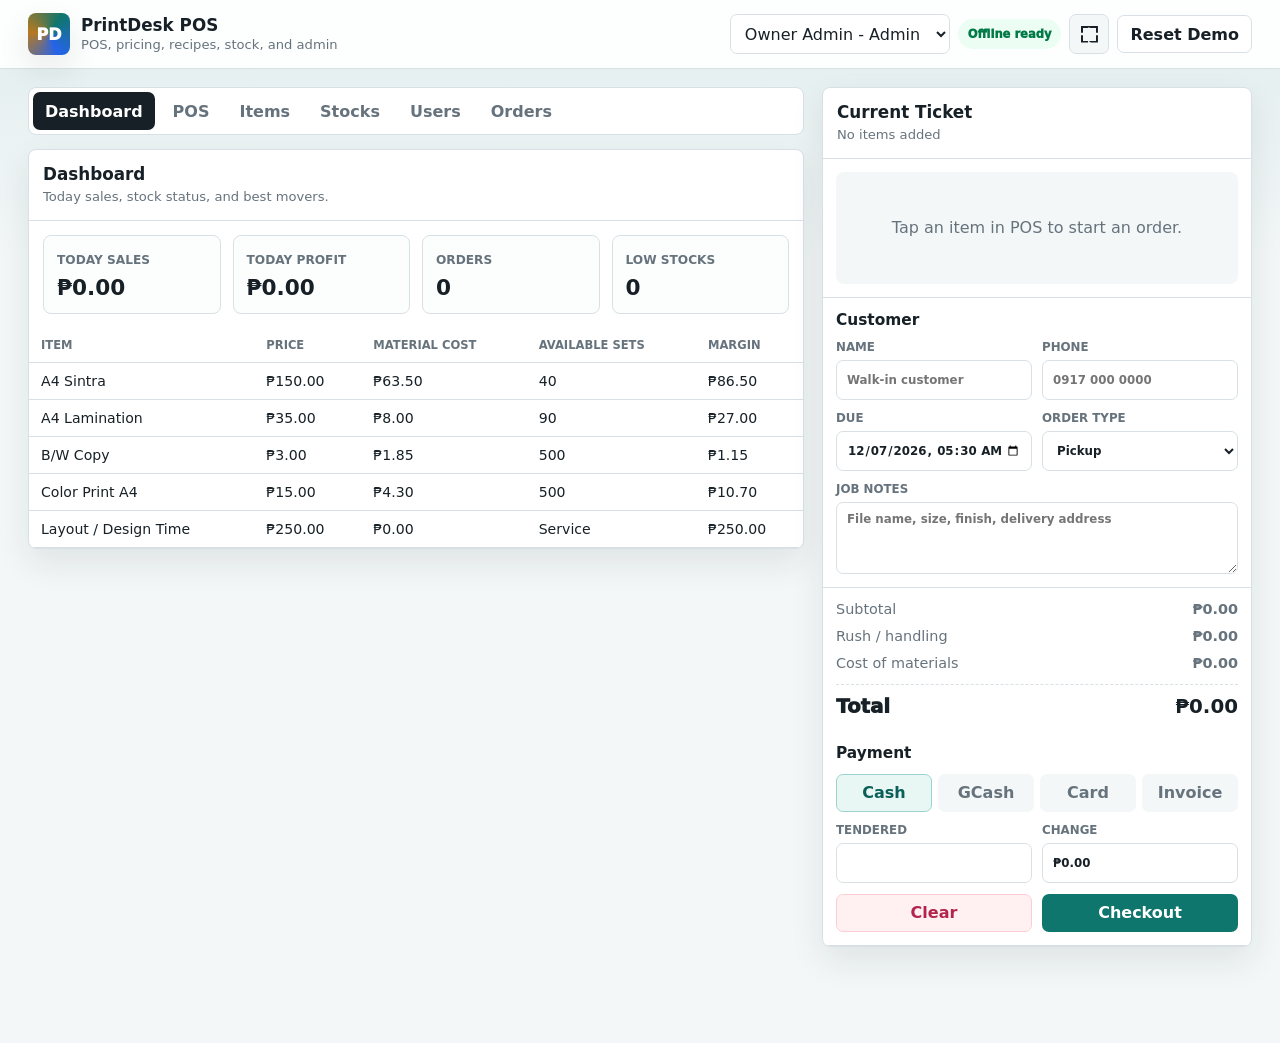
==== index.html @ 912b0080 "rename print-pos to index.html" ====
<!doctype html>
<html lang="en">
<head>
  <meta charset="utf-8">
  <meta name="viewport" content="width=device-width, initial-scale=1, viewport-fit=cover">
  <meta name="theme-color" content="#0f766e">
  <meta name="apple-mobile-web-app-capable" content="yes">
  <meta name="apple-mobile-web-app-status-bar-style" content="default">
  <meta name="apple-mobile-web-app-title" content="PrintDesk">
  <link rel="manifest" href="./manifest.webmanifest">
  <title>PrintDesk POS</title>
  <style>
    :root {
      --ink: #172026;
      --muted: #66737d;
      --line: #d8e0e5;
      --soft: #f3f7f8;
      --paper: #fff;
      --teal: #0f766e;
      --blue: #2563eb;
      --gold: #b7791f;
      --rose: #b4234b;
      --green: #027a48;
      --shadow: 0 14px 34px rgba(23, 32, 38, .09);
      font-family: Inter, ui-sans-serif, system-ui, -apple-system, BlinkMacSystemFont, "Segoe UI", sans-serif;
    }
    * { box-sizing: border-box; }
    html {
      min-height: 100%;
      -webkit-tap-highlight-color: transparent;
    }
    body {
      margin: 0;
      min-height: 100vh;
      min-height: 100dvh;
      color: var(--ink);
      background: linear-gradient(180deg, rgba(15,118,110,.08), transparent 260px), var(--soft);
      overscroll-behavior: none;
    }
    body.fullscreen-mode {
      background: var(--soft);
    }
    button, input, select, textarea { font: inherit; }
    button { border: 0; cursor: pointer; }
    .topbar {
      position: sticky;
      top: 0;
      z-index: 20;
      display: flex;
      justify-content: space-between;
      gap: 14px;
      align-items: center;
      padding: 13px clamp(12px, 3vw, 28px);
      background: rgba(255,255,255,.92);
      border-bottom: 1px solid var(--line);
      backdrop-filter: blur(14px);
    }
    .brand { display: flex; gap: 11px; align-items: center; min-width: 0; }
    .mark {
      width: 42px;
      height: 42px;
      display: grid;
      place-items: center;
      border-radius: 8px;
      color: white;
      background: conic-gradient(from 35deg, #0f766e, #2563eb, #b7791f, #0f766e);
      box-shadow: var(--shadow);
      font-weight: 950;
    }
    .brand h1 { margin: 0; font-size: 1.05rem; line-height: 1.1; letter-spacing: 0; }
    .brand p { margin: 3px 0 0; color: var(--muted); font-size: .82rem; white-space: nowrap; overflow: hidden; text-overflow: ellipsis; }
    .session { display: flex; gap: 8px; align-items: center; }
    .session select { width: min(220px, 42vw); }
    .app-status {
      min-height: 30px;
      display: inline-flex;
      align-items: center;
      justify-content: center;
      border-radius: 99px;
      padding: 0 10px;
      background: #ecfdf3;
      color: var(--green);
      font-size: .72rem;
      font-weight: 950;
      white-space: nowrap;
    }
    .app-status.offline {
      background: #fff7ed;
      color: var(--gold);
    }
    .install-btn {
      display: none;
      min-height: 40px;
      border-radius: 7px;
      padding: 0 12px;
      background: var(--blue);
      color: white;
      font-weight: 950;
    }
    .install-btn.ready {
      display: inline-flex;
      align-items: center;
      justify-content: center;
    }
    .fullscreen-btn {
      width: 40px;
      min-height: 40px;
      padding: 0;
      border-radius: 7px;
      border: 1px solid var(--line);
      background: var(--soft);
      color: var(--ink);
      font-weight: 950;
      line-height: 1;
    }
    .fullscreen-icon {
      width: 17px;
      height: 17px;
      display: block;
      position: relative;
      margin: auto;
    }
    .fullscreen-icon:before,
    .fullscreen-icon:after {
      content: "";
      position: absolute;
      inset: 0;
      border: 2px solid var(--ink);
    }
    .fullscreen-icon:before {
      clip-path: polygon(0 0, 42% 0, 42% 14%, 14% 14%, 14% 42%, 0 42%, 0 0, 58% 0, 100% 0, 100% 42%, 86% 42%, 86% 14%, 58% 14%);
    }
    .fullscreen-icon:after {
      clip-path: polygon(0 58%, 14% 58%, 14% 86%, 42% 86%, 42% 100%, 0 100%, 0 58%, 58% 86%, 86% 86%, 86% 58%, 100% 58%, 100% 100%, 58% 100%);
    }
    main {
      width: min(1520px, 100%);
      margin: 0 auto;
      padding: 18px clamp(12px, 3vw, 28px) 96px;
      display: grid;
      grid-template-columns: minmax(0, 1fr) minmax(350px, 430px);
      gap: 18px;
    }
    body.fullscreen-mode .topbar {
      position: fixed;
      left: 0;
      right: 0;
    }
    body.fullscreen-mode main {
      width: 100%;
      max-width: none;
      min-height: calc(100vh - 69px);
      padding-top: 86px;
    }
    body.fullscreen-mode .ticket {
      top: 86px;
    }
    .nav {
      display: flex;
      gap: 6px;
      margin-bottom: 14px;
      padding: 4px;
      background: white;
      border: 1px solid var(--line);
      border-radius: 8px;
      overflow-x: auto;
    }
    .nav button, .tab, .ghost, .primary, .danger, .icon {
      min-height: 38px;
      border-radius: 7px;
      display: inline-flex;
      align-items: center;
      justify-content: center;
      gap: 8px;
      padding: 0 12px;
      font-weight: 850;
      white-space: nowrap;
    }
    .nav button { background: transparent; color: var(--muted); }
    .nav button.active { background: var(--ink); color: white; }
    .ghost { background: white; color: var(--ink); border: 1px solid var(--line); }
    .primary { background: var(--teal); color: white; }
    .danger { background: #fff1f2; color: var(--rose); border: 1px solid #fecdd3; }
    .icon { width: 38px; padding: 0; background: var(--soft); border: 1px solid var(--line); }
    .panel {
      background: white;
      border: 1px solid var(--line);
      border-radius: 8px;
      box-shadow: var(--shadow);
      overflow: hidden;
    }
    .view { display: none; }
    .view.active { display: block; }
    .view-head, .ticket-head, .section-head {
      display: flex;
      justify-content: space-between;
      align-items: center;
      gap: 12px;
      padding: 14px;
      border-bottom: 1px solid var(--line);
    }
    h2, h3 { margin: 0; line-height: 1.2; letter-spacing: 0; }
    h2 { font-size: 1.05rem; }
    h3 { font-size: .96rem; }
    .hint { margin: 4px 0 0; color: var(--muted); font-size: .82rem; line-height: 1.35; }
    .grid { display: grid; gap: 12px; }
    .stats { grid-template-columns: repeat(4, minmax(0, 1fr)); padding: 14px; }
    .stat {
      padding: 13px;
      border: 1px solid var(--line);
      border-radius: 8px;
      background: #fcfefe;
    }
    .stat span { color: var(--muted); font-size: .76rem; font-weight: 850; text-transform: uppercase; }
    .stat strong { display: block; margin-top: 7px; font-size: 1.35rem; }
    .toolbar { display: grid; grid-template-columns: minmax(180px, 1fr) auto; gap: 10px; margin-bottom: 12px; }
    .search { position: relative; }
    .search input { padding-left: 36px; }
    .search:before {
      content: "";
      position: absolute;
      left: 13px;
      top: 13px;
      width: 11px;
      height: 11px;
      border: 2px solid var(--muted);
      border-radius: 50%;
    }
    .search:after {
      content: "";
      position: absolute;
      left: 25px;
      top: 26px;
      width: 8px;
      height: 2px;
      background: var(--muted);
      transform: rotate(45deg);
    }
    input, select, textarea {
      width: 100%;
      min-width: 0;
      border: 1px solid var(--line);
      border-radius: 7px;
      background: white;
      color: var(--ink);
      outline: none;
    }
    input, select { height: 40px; padding: 0 10px; }
    textarea { min-height: 72px; padding: 9px 10px; resize: vertical; }
    label { display: grid; gap: 6px; color: var(--muted); font-size: .74rem; font-weight: 900; text-transform: uppercase; }
    .tabs { display: flex; gap: 6px; padding: 4px; border: 1px solid var(--line); border-radius: 8px; background: white; overflow-x: auto; }
    .tab { background: transparent; color: var(--muted); }
    .tab.active { background: var(--ink); color: white; }
    .catalog {
      display: grid;
      grid-template-columns: repeat(3, minmax(0, 1fr));
      gap: 12px;
    }
    .card {
      border: 1px solid var(--line);
      border-radius: 8px;
      background: white;
      padding: 13px;
    }
    .product {
      min-height: 180px;
      text-align: left;
      display: grid;
      grid-template-rows: auto 1fr auto;
      gap: 10px;
      box-shadow: 0 6px 18px rgba(23,32,38,.05);
    }
    .sample {
      height: 48px;
      display: grid;
      grid-template-columns: 46px 1fr;
      align-items: center;
      gap: 9px;
    }
    .sample-art {
      height: 46px;
      border-radius: 6px;
      border: 1px solid rgba(23,32,38,.12);
      background: linear-gradient(135deg, #e8f6f4, #fff);
      color: var(--teal);
      position: relative;
    }
    .sample-art:after {
      content: "";
      position: absolute;
      inset: 9px 8px auto;
      height: 7px;
      border-radius: 99px;
      background: currentColor;
      box-shadow: 0 12px 0 rgba(23,32,38,.16);
    }
    .product[data-color="blue"] .sample-art { color: var(--blue); background: linear-gradient(135deg, #eaf1ff, #fff); }
    .product[data-color="gold"] .sample-art { color: var(--gold); background: linear-gradient(135deg, #fff7e6, #fff); }
    .product[data-color="rose"] .sample-art { color: var(--rose); background: linear-gradient(135deg, #fff0f4, #fff); }
    .product h3 { font-size: .96rem; }
    .badge { display: inline-flex; width: max-content; max-width: 100%; padding: 4px 7px; border-radius: 99px; background: var(--soft); color: var(--muted); font-size: .72rem; font-weight: 850; }
    .price-row { display: flex; justify-content: space-between; align-items: center; gap: 8px; }
    .price { font-size: 1.08rem; font-weight: 950; }
    .add-dot { width: 34px; height: 34px; display: grid; place-items: center; border-radius: 7px; background: var(--teal); color: white; font-size: 1.25rem; }
    .table-wrap { overflow-x: auto; }
    table { width: 100%; border-collapse: collapse; min-width: 720px; }
    th, td { padding: 10px 12px; border-bottom: 1px solid var(--line); text-align: left; vertical-align: middle; font-size: .88rem; }
    th { color: var(--muted); font-size: .72rem; text-transform: uppercase; letter-spacing: 0; }
    td.actions { width: 1%; white-space: nowrap; }
    .stock-low { color: var(--rose); font-weight: 950; }
    .stock-ok { color: var(--green); font-weight: 950; }
    .form-grid { display: grid; grid-template-columns: repeat(2, minmax(0, 1fr)); gap: 10px; }
    .form-grid.three { grid-template-columns: repeat(3, minmax(0, 1fr)); }
    .editor { padding: 14px; border-bottom: 1px solid var(--line); background: #fcfefe; }
    .recipe-list { display: grid; gap: 8px; margin-top: 10px; }
    .recipe-row { display: grid; grid-template-columns: minmax(0, 1fr) 110px 40px; gap: 8px; align-items: end; }
    .ticket { position: sticky; top: 82px; align-self: start; }
    .cart-items { display: grid; gap: 10px; padding: 13px; max-height: 31vh; overflow: auto; border-bottom: 1px solid var(--line); }
    .empty { min-height: 112px; display: grid; place-items: center; color: var(--muted); text-align: center; line-height: 1.4; padding: 18px; background: var(--soft); border-radius: 8px; }
    .cart-line { display: grid; gap: 8px; padding: 10px; border: 1px solid var(--line); border-radius: 8px; background: #fcfefe; }
    .cart-top { display: grid; grid-template-columns: 1fr auto; gap: 10px; }
    .cart-top span { display: block; margin-top: 3px; color: var(--muted); font-size: .78rem; }
    .qty { display: flex; align-items: center; gap: 6px; }
    .qty button { width: 30px; height: 30px; border-radius: 6px; background: white; border: 1px solid var(--line); font-weight: 950; }
    .qty input { width: 58px; height: 30px; text-align: center; }
    .cart-controls { display: grid; grid-template-columns: 1fr 90px 34px; gap: 7px; align-items: center; }
    .cart-controls select, .cart-controls input { height: 34px; }
    .form-band, .totals, .payment { display: grid; gap: 11px; padding: 13px; border-bottom: 1px solid var(--line); }
    .totals { border-bottom: 0; }
    .total-line { display: flex; justify-content: space-between; gap: 12px; color: var(--muted); font-size: .9rem; }
    .grand { margin-top: 2px; padding-top: 10px; border-top: 1px dashed var(--line); color: var(--ink); font-size: 1.24rem; font-weight: 950; }
    .pay-methods { display: grid; grid-template-columns: repeat(4, 1fr); gap: 6px; }
    .pay-method { min-height: 38px; border-radius: 7px; background: var(--soft); color: var(--muted); font-weight: 900; }
    .pay-method.active { background: #e8f6f4; color: #0b5f59; border: 1px solid #9bd4ce; }
    .mobile-cart { display: none; position: fixed; left: 12px; right: 12px; bottom: 12px; z-index: 30; min-height: 52px; border-radius: 8px; background: var(--ink); color: white; box-shadow: var(--shadow); align-items: center; justify-content: space-between; padding: 0 14px; font-weight: 900; }
    .drawer-close { display: none; }
    .mobile-nav-label { display: none; }
    .modal { position: fixed; inset: 0; z-index: 50; display: none; align-items: center; justify-content: center; padding: 18px; background: rgba(23,32,38,.48); }
    .modal.open { display: flex; }
    .receipt { width: min(430px, 100%); max-height: 88vh; overflow: auto; background: white; border-radius: 8px; box-shadow: 0 24px 60px rgba(0,0,0,.24); }
    .receipt-body { padding: 20px; font-family: ui-monospace, SFMono-Regular, Menlo, Consolas, monospace; }
    .receipt-body h2 { text-align: center; }
    .receipt-line { display: flex; justify-content: space-between; gap: 10px; padding: 6px 0; border-bottom: 1px dashed #d1d5db; font-size: .82rem; }
    .receipt-total { font-weight: 950; font-size: 1rem; border-top: 1px solid #111827; border-bottom: 0; margin-top: 8px; padding-top: 10px; }
    @media (max-width: 1180px) {
      .catalog { grid-template-columns: repeat(2, minmax(0, 1fr)); }
      .stats { grid-template-columns: repeat(2, minmax(0, 1fr)); }
    }
    @media (max-width: 860px) {
      main {
        grid-template-columns: 1fr;
        padding-bottom: calc(150px + env(safe-area-inset-bottom));
      }
      body.fullscreen-mode main { padding-top: 82px; }
      .topbar { align-items: flex-start; }
      .session { margin-left: auto; }
      .toolbar { grid-template-columns: 1fr; }
      .nav {
        position: fixed;
        left: 0;
        right: 0;
        bottom: 0;
        z-index: 34;
        margin: 0;
        padding: 7px 8px calc(7px + env(safe-area-inset-bottom));
        border-radius: 0;
        border-left: 0;
        border-right: 0;
        border-bottom: 0;
        scroll-snap-type: x mandatory;
        box-shadow: 0 -10px 24px rgba(23,32,38,.12);
      }
      .nav button {
        min-width: 86px;
        min-height: 48px;
        flex: 1 0 auto;
        flex-direction: column;
        gap: 2px;
        font-size: .76rem;
        scroll-snap-align: start;
      }
      .ticket { position: fixed; inset: auto 0 0 0; top: 64px; z-index: 35; transform: translateY(110%); transition: transform .2s ease; border-radius: 10px 10px 0 0; max-height: calc(100vh - 64px); overflow: auto; box-shadow: 0 -18px 44px rgba(23,32,38,.22); }
      .ticket.open { transform: translateY(0); }
      .drawer-close { display: inline-flex; }
      .mobile-cart {
        display: flex;
        bottom: calc(68px + env(safe-area-inset-bottom));
      }
      .cart-items { max-height: 28vh; }
      .table-wrap {
        margin: 0;
        overflow: visible;
      }
      table {
        min-width: 0;
        border-collapse: separate;
        border-spacing: 0 10px;
      }
      thead {
        display: none;
      }
      tbody, tr, td {
        display: block;
        width: 100%;
      }
      tr {
        padding: 10px 12px;
        border: 1px solid var(--line);
        border-radius: 8px;
        background: white;
      }
      td {
        display: flex;
        justify-content: space-between;
        gap: 14px;
        padding: 7px 0;
        border-bottom: 1px dashed #e3e9ed;
      }
      td:last-child { border-bottom: 0; }
      td:before {
        content: attr(data-label);
        flex: 0 0 42%;
        color: var(--muted);
        font-size: .72rem;
        font-weight: 900;
        text-transform: uppercase;
      }
      td.actions {
        width: 100%;
        display: grid;
        grid-template-columns: 1fr 1fr;
        gap: 8px;
      }
      td.actions:before { display: none; }
      td.actions button {
        width: 100%;
      }
      .recipe-row {
        grid-template-columns: 1fr;
        padding: 10px;
        border: 1px solid var(--line);
        border-radius: 8px;
        background: white;
      }
      .recipe-row .icon {
        width: 100%;
      }
    }
    @media (max-width: 590px) {
      .topbar {
        padding: 10px 12px;
        display: grid;
        grid-template-columns: 1fr auto;
      }
      .mark {
        width: 38px;
        height: 38px;
      }
      .brand p { max-width: 180px; }
      .session {
        grid-column: 1 / -1;
        width: 100%;
        display: grid;
        grid-template-columns: 1fr auto auto auto;
      }
      .session select { width: 100%; }
      .session .ghost {
        padding: 0 10px;
      }
      .install-btn {
        padding: 0 10px;
      }
      .fullscreen-btn {
        width: 40px;
      }
      body.fullscreen-mode .brand p,
      body.fullscreen-mode #resetDemo {
        display: none;
      }
      body.fullscreen-mode .topbar {
        grid-template-columns: auto 1fr auto;
        align-items: center;
      }
      body.fullscreen-mode .session {
        grid-column: auto;
        grid-template-columns: 1fr auto auto auto;
      }
      body.fullscreen-mode main {
        padding-left: 8px;
        padding-right: 8px;
        padding-top: 112px;
      }
      body.fullscreen-mode .nav {
        top: auto;
      }
      .catalog, .form-grid, .form-grid.three { grid-template-columns: 1fr; }
      .product { min-height: 154px; }
      .card { padding: 11px; }
      .view-head, .ticket-head, .section-head {
        align-items: flex-start;
        padding: 12px;
      }
      .view-head {
        flex-direction: column;
      }
      .view-head .primary,
      .view-head .ghost {
        width: 100%;
      }
      .cart-top {
        grid-template-columns: 1fr;
      }
      .qty {
        display: grid;
        grid-template-columns: 38px 1fr 38px;
      }
      .qty button,
      .qty input {
        width: 100%;
        height: 38px;
      }
      .cart-controls {
        grid-template-columns: 1fr;
      }
      .cart-controls .icon {
        width: 100%;
      }
      .pay-methods { grid-template-columns: repeat(2, 1fr); }
      .stats { grid-template-columns: 1fr; }
    }
    @media print {
      body * { visibility: hidden; }
      .receipt, .receipt * { visibility: visible; }
      .receipt { position: absolute; inset: 0 auto auto 0; width: 100%; box-shadow: none; }
      .modal-actions { display: none; }
    }
  </style>
</head>
<body>
  <header class="topbar">
    <div class="brand">
      <div class="mark">PD</div>
      <div>
        <h1>PrintDesk POS</h1>
        <p>POS, pricing, recipes, stock, and admin</p>
      </div>
    </div>
    <div class="session">
      <select id="activeUser"></select>
      <span class="app-status" id="appStatus">Offline ready</span>
      <button class="install-btn" id="installBtn" type="button">Install</button>
      <button class="fullscreen-btn" id="fullscreenBtn" type="button" title="Toggle fullscreen" aria-label="Toggle fullscreen"><span class="fullscreen-icon"></span></button>
      <button class="ghost" id="resetDemo" type="button">Reset Demo</button>
    </div>
  </header>

  <main>
    <section class="workspace">
      <nav class="nav" id="mainNav"></nav>

      <section class="view active" id="dashboardView">
        <div class="panel">
          <div class="view-head">
            <div><h2>Dashboard</h2><p class="hint">Today sales, stock status, and best movers.</p></div>
          </div>
          <div class="grid stats" id="stats"></div>
          <div class="table-wrap"><table id="dashboardTable"></table></div>
        </div>
      </section>

      <section class="view" id="posView">
        <div class="toolbar">
          <div class="search"><input id="searchInput" type="search" placeholder="Search products, services, materials"></div>
          <div class="tabs" id="categoryTabs"></div>
        </div>
        <div class="catalog" id="catalog"></div>
      </section>

      <section class="view" id="itemsView">
        <div class="panel">
          <div class="view-head">
            <div><h2>Products & Services</h2><p class="hint">Edit selling prices, cost recipes, categories, and units.</p></div>
            <button class="primary" id="newItemBtn" type="button">New Item</button>
          </div>
          <div class="editor" id="itemEditor"></div>
          <div class="table-wrap"><table id="itemsTable"></table></div>
        </div>
      </section>

      <section class="view" id="stocksView">
        <div class="panel">
          <div class="view-head">
            <div><h2>Stocks & Raw Materials</h2><p class="hint">Track material cost, stock on hand, reorder points, and selling add-ons.</p></div>
            <button class="primary" id="newMaterialBtn" type="button">New Material</button>
          </div>
          <div class="editor" id="materialEditor"></div>
          <div class="table-wrap"><table id="materialsTable"></table></div>
        </div>
      </section>

      <section class="view" id="usersView">
        <div class="panel">
          <div class="view-head">
            <div><h2>User Management</h2><p class="hint">Only Admin and Manager roles can edit item prices and materials.</p></div>
            <button class="primary" id="newUserBtn" type="button">New User</button>
          </div>
          <div class="editor" id="userEditor"></div>
          <div class="table-wrap"><table id="usersTable"></table></div>
        </div>
      </section>

      <section class="view" id="ordersView">
        <div class="panel">
          <div class="view-head">
            <div><h2>Orders</h2><p class="hint">Completed orders with stock deductions and receipt totals.</p></div>
            <button class="ghost" id="exportBtn" type="button">Export CSV</button>
          </div>
          <div class="table-wrap"><table id="ordersTable"></table></div>
        </div>
      </section>
    </section>

    <aside class="ticket panel" id="ticketPanel">
      <div class="ticket-head">
        <div><h2>Current Ticket</h2><p class="hint" id="ticketMeta">No items added</p></div>
        <button class="icon drawer-close" id="closeTicketBtn" type="button">x</button>
      </div>
      <div class="cart-items" id="cartItems"></div>
      <div class="form-band">
        <h3>Customer</h3>
        <div class="form-grid">
          <label>Name<input id="customerName" type="text" placeholder="Walk-in customer"></label>
          <label>Phone<input id="customerPhone" type="tel" placeholder="0917 000 0000"></label>
        </div>
        <div class="form-grid">
          <label>Due<input id="dueDate" type="datetime-local"></label>
          <label>Order Type<select id="orderType"><option>Pickup</option><option>Delivery</option><option>Rush</option></select></label>
        </div>
        <label>Job Notes<textarea id="jobNotes" placeholder="File name, size, finish, delivery address"></textarea></label>
      </div>
      <div class="totals">
        <div class="total-line"><span>Subtotal</span><strong id="subtotal">PHP 0.00</strong></div>
        <div class="total-line"><span>Rush / handling</span><strong id="rushFee">PHP 0.00</strong></div>
        <div class="total-line"><span>Cost of materials</span><strong id="materialCost">PHP 0.00</strong></div>
        <div class="total-line grand"><span>Total</span><strong id="grandTotal">PHP 0.00</strong></div>
      </div>
      <div class="payment">
        <h3>Payment</h3>
        <div class="pay-methods" id="payMethods"></div>
        <div class="form-grid">
          <label>Tendered<input id="tendered" type="number" min="0" step="0.01"></label>
          <label>Change<input id="changeDue" type="text" value="PHP 0.00" readonly></label>
        </div>
        <div class="form-grid">
          <button class="danger" id="clearBtn" type="button">Clear</button>
          <button class="primary" id="checkoutBtn" type="button">Checkout</button>
        </div>
      </div>
    </aside>
  </main>

  <button class="mobile-cart" id="mobileCartBtn" type="button"><span id="mobileCount">0 items</span><span id="mobileTotal">PHP 0.00</span></button>

  <div class="modal" id="receiptModal" role="dialog" aria-modal="true">
    <div class="receipt">
      <div class="receipt-body" id="receiptBody"></div>
      <div class="form-grid modal-actions" style="padding:13px;border-top:1px solid var(--line)">
        <button class="ghost" id="closeReceiptBtn" type="button">Close</button>
        <button class="primary" id="printReceiptBtn" type="button">Print</button>
      </div>
    </div>
  </div>

  <script>
    const peso = new Intl.NumberFormat("en-PH", { style: "currency", currency: "PHP" });
    const storeKey = "printdesk-pro-data-v2";
    const navItems = [
      ["dashboard", "Dashboard"],
      ["pos", "POS"],
      ["items", "Items"],
      ["stocks", "Stocks"],
      ["users", "Users"],
      ["orders", "Orders"]
    ];
    const payTypes = ["Cash", "GCash", "Card", "Invoice"];
    const roles = {
      Admin: { canEditPrices: true, canManageUsers: true },
      Manager: { canEditPrices: true, canManageUsers: false },
      Cashier: { canEditPrices: false, canManageUsers: false }
    };
    const seed = {
      activeUserId: "u-admin",
      users: [
        { id: "u-admin", name: "Owner Admin", role: "Admin", pin: "0000", active: true },
        { id: "u-manager", name: "Shop Manager", role: "Manager", pin: "1111", active: true },
        { id: "u-cashier", name: "Cashier", role: "Cashier", pin: "2222", active: true }
      ],
      materials: [
        { id: "mat-a4", name: "A4 Paper", unit: "sheet", cost: 1.5, price: 3, stock: 500, reorder: 80, sellable: true },
        { id: "mat-phototop", name: "Phototop Print", unit: "print", cost: 18, price: 35, stock: 120, reorder: 20, sellable: true },
        { id: "mat-sintra", name: "Sintra Board", unit: "board", cost: 22, price: 45, stock: 80, reorder: 15, sellable: true },
        { id: "mat-ink-bw", name: "Black Ink", unit: "page", cost: .35, price: 0, stock: 3000, reorder: 300, sellable: false },
        { id: "mat-ink-color", name: "Color Ink", unit: "page", cost: 2.8, price: 0, stock: 1600, reorder: 250, sellable: false },
        { id: "mat-laminate", name: "Lamination Film", unit: "sheet", cost: 8, price: 20, stock: 90, reorder: 15, sellable: true }
      ],
      items: [
        { id: "svc-bw", name: "B/W Copy", category: "Copies", unit: "page", price: 3, color: "teal", desc: "Black and white copy on A4 paper.", recipe: [{ materialId: "mat-a4", qty: 1 }, { materialId: "mat-ink-bw", qty: 1 }] },
        { id: "svc-color", name: "Color Print A4", category: "Copies", unit: "page", price: 15, color: "blue", desc: "Full color print on A4 paper.", recipe: [{ materialId: "mat-a4", qty: 1 }, { materialId: "mat-ink-color", qty: 1 }] },
        { id: "svc-a4-sintra", name: "A4 Sintra", category: "Sintra", unit: "set", price: 150, color: "rose", desc: "1 A4, 1 Phototop, and 2 Sintra boards.", recipe: [{ materialId: "mat-a4", qty: 1 }, { materialId: "mat-phototop", qty: 1 }, { materialId: "mat-sintra", qty: 2 }] },
        { id: "svc-lamination", name: "A4 Lamination", category: "Finishing", unit: "sheet", price: 35, color: "gold", desc: "Laminate one A4 sheet.", recipe: [{ materialId: "mat-laminate", qty: 1 }] },
        { id: "svc-design", name: "Layout / Design Time", category: "Services", unit: "15 min", price: 250, color: "blue", desc: "Assisted layout edits and resizing.", recipe: [] }
      ],
      orders: []
    };
    let db = structuredClone(seed);
    let cart = [];
    let activeView = "dashboard";
    let activeCategory = "All";
    let editingItemId = null;
    let editingMaterialId = null;
    let editingUserId = null;
    let activePayment = "Cash";
    let deferredInstallPrompt = null;

    const $ = selector => document.querySelector(selector);
    const uid = prefix => `${prefix}-${Date.now().toString(36)}-${Math.random().toString(36).slice(2, 7)}`;
    let idbConnection = null;
    function openAppDatabase() {
      return new Promise((resolve, reject) => {
        const request = indexedDB.open("printdesk-offline-db", 1);
        request.onupgradeneeded = event => {
          const database = event.target.result;
          if (!database.objectStoreNames.contains("state")) database.createObjectStore("state");
        };
        request.onsuccess = () => resolve(request.result);
        request.onerror = () => reject(request.error);
      });
    }
    async function idbGet(key) {
      idbConnection ||= await openAppDatabase();
      return new Promise((resolve, reject) => {
        const tx = idbConnection.transaction("state", "readonly");
        const request = tx.objectStore("state").get(key);
        request.onsuccess = () => resolve(request.result);
        request.onerror = () => reject(request.error);
      });
    }
    async function idbSet(key, value) {
      idbConnection ||= await openAppDatabase();
      return new Promise((resolve, reject) => {
        const tx = idbConnection.transaction("state", "readwrite");
        tx.objectStore("state").put(value, key);
        tx.oncomplete = () => resolve();
        tx.onerror = () => reject(tx.error);
      });
    }
    async function idbDelete(key) {
      idbConnection ||= await openAppDatabase();
      return new Promise((resolve, reject) => {
        const tx = idbConnection.transaction("state", "readwrite");
        tx.objectStore("state").delete(key);
        tx.oncomplete = () => resolve();
        tx.onerror = () => reject(tx.error);
      });
    }
    async function loadDb() {
      const saved = await idbGet("app-state");
      if (saved) return { ...structuredClone(seed), ...saved };
      try {
        const legacy = localStorage.getItem(storeKey);
        if (legacy) {
          const migrated = { ...structuredClone(seed), ...JSON.parse(legacy) };
          await idbSet("app-state", migrated);
          localStorage.removeItem(storeKey);
          return migrated;
        }
      } catch {}
      await idbSet("app-state", structuredClone(seed));
      return structuredClone(seed);
    }
    function saveDb() {
      idbSet("app-state", db).catch(error => {
        console.error("Database save failed", error);
        updateAppStatus("Save failed", true);
      });
    }
    function currentUser() { return db.users.find(user => user.id === db.activeUserId) || db.users[0]; }
    function canEditPrices() { return !!roles[currentUser().role]?.canEditPrices; }
    function canManageUsers() { return !!roles[currentUser().role]?.canManageUsers; }
    function material(id) { return db.materials.find(row => row.id === id); }
    function itemCost(item) {
      return item.recipe.reduce((sum, line) => sum + ((material(line.materialId)?.cost || 0) * Number(line.qty || 0)), 0);
    }
    function itemStock(item) {
      if (!item.recipe.length) return Infinity;
      return Math.min(...item.recipe.map(line => Math.floor((material(line.materialId)?.stock || 0) / Math.max(.0001, Number(line.qty || 0)))));
    }
    function lineTotal(line) { return line.price * line.qty - Math.max(0, Number(line.discount) || 0); }
    function lineCost(line) {
      const item = db.items.find(row => row.id === line.id);
      return item ? itemCost(item) * line.qty : 0;
    }
    function totals() {
      const subtotal = cart.reduce((sum, line) => sum + lineTotal(line), 0);
      const rush = $("#orderType").value === "Rush" ? Math.max(50, subtotal * .12) : 0;
      const cost = cart.reduce((sum, line) => sum + lineCost(line), 0);
      return { subtotal, rush, cost, total: subtotal + rush };
    }
    function setDefaultDueDate() {
      const due = new Date(Date.now() + 24 * 60 * 60 * 1000);
      due.setMinutes(due.getMinutes() - due.getTimezoneOffset());
      $("#dueDate").value = due.toISOString().slice(0, 16);
    }
    function init() {
      renderNav();
      renderUsersSelect();
      renderPayment();
      setDefaultDueDate();
      renderAll();
      bindEvents();
      updateAppStatus();
      registerServiceWorker();
    }
    function renderAll() {
      renderDashboard();
      renderCategories();
      renderCatalog();
      renderCart();
      renderItems();
      renderMaterials();
      renderUsers();
      renderOrders();
      renderEditors();
    }
    function renderNav() {
      $("#mainNav").innerHTML = navItems.map(([id, label]) => `<button type="button" class="${activeView === id ? "active" : ""}" data-view="${id}">${label}</button>`).join("");
      navItems.forEach(([id]) => $(`#${id}View`).classList.toggle("active", activeView === id));
    }
    function renderUsersSelect() {
      $("#activeUser").innerHTML = db.users.filter(user => user.active).map(user => `<option value="${user.id}" ${user.id === db.activeUserId ? "selected" : ""}>${user.name} - ${user.role}</option>`).join("");
    }
    function renderDashboard() {
      const today = new Date().toDateString();
      const todayOrders = db.orders.filter(order => new Date(order.createdISO).toDateString() === today);
      const sales = todayOrders.reduce((sum, order) => sum + order.totals.total, 0);
      const cost = todayOrders.reduce((sum, order) => sum + order.totals.cost, 0);
      const low = db.materials.filter(row => row.stock <= row.reorder).length;
      $("#stats").innerHTML = [
        ["Today Sales", peso.format(sales)],
        ["Today Profit", peso.format(sales - cost)],
        ["Orders", todayOrders.length],
        ["Low Stocks", low]
      ].map(([label, value]) => `<div class="stat"><span>${label}</span><strong>${value}</strong></div>`).join("");
      const rows = [...db.items].sort((a, b) => itemStock(a) - itemStock(b)).slice(0, 8);
      $("#dashboardTable").innerHTML = `<thead><tr><th>Item</th><th>Price</th><th>Material Cost</th><th>Available Sets</th><th>Margin</th></tr></thead><tbody>${rows.map(item => {
        const cost = itemCost(item);
        const stock = itemStock(item);
        return `<tr><td data-label="Item">${item.name}</td><td data-label="Price">${peso.format(item.price)}</td><td data-label="Material Cost">${peso.format(cost)}</td><td data-label="Available Sets">${stock === Infinity ? "Service" : stock}</td><td data-label="Margin">${peso.format(item.price - cost)}</td></tr>`;
      }).join("")}</tbody>`;
    }
    function renderCategories() {
      const categories = ["All", ...new Set(db.items.map(item => item.category))];
      $("#categoryTabs").innerHTML = categories.map(cat => `<button type="button" class="tab ${cat === activeCategory ? "active" : ""}" data-category="${cat}">${cat}</button>`).join("");
    }
    function renderCatalog() {
      const query = $("#searchInput").value.trim().toLowerCase();
      const visible = db.items.filter(item => (activeCategory === "All" || item.category === activeCategory) && `${item.name} ${item.category} ${item.desc}`.toLowerCase().includes(query));
      $("#catalog").innerHTML = visible.map(item => {
        const stock = itemStock(item);
        const cost = itemCost(item);
        return `<button class="card product" type="button" data-add="${item.id}" data-color="${item.color || "teal"}">
          <div class="sample"><div class="sample-art"></div><div><h3>${item.name}</h3><span class="badge">${item.category} / ${item.unit}</span></div></div>
          <p class="hint">${item.desc || "Custom print shop item."}<br>Cost: ${peso.format(cost)} · Stock: ${stock === Infinity ? "service" : stock}</p>
          <div class="price-row"><span class="price">${peso.format(item.price)}</span><span class="add-dot">+</span></div>
        </button>`;
      }).join("") || `<div class="empty">No matching item.</div>`;
    }
    function renderCart() {
      if (!cart.length) {
        $("#cartItems").innerHTML = `<div class="empty">Tap an item in POS to start an order.</div>`;
      } else {
        $("#cartItems").innerHTML = cart.map((line, index) => `<div class="cart-line">
          <div class="cart-top"><div><strong>${line.name}</strong><span>${peso.format(line.price)} per ${line.unit} · ${peso.format(lineTotal(line))}</span></div>
          <div class="qty"><button type="button" data-step="-1" data-index="${index}">-</button><input type="number" min=".01" step=".01" value="${line.qty}" data-qty="${index}"><button type="button" data-step="1" data-index="${index}">+</button></div></div>
          <div class="cart-controls"><input value="${line.note || ""}" data-note="${index}" placeholder="Line note"><input type="number" min="0" step=".01" value="${line.discount || 0}" data-discount="${index}"><button class="danger icon" type="button" data-remove="${index}">x</button></div>
        </div>`).join("");
      }
      const t = totals();
      const count = cart.reduce((sum, line) => sum + Number(line.qty), 0);
      $("#ticketMeta").textContent = cart.length ? `${count} unit(s), ${cart.length} line(s)` : "No items added";
      $("#subtotal").textContent = peso.format(t.subtotal);
      $("#rushFee").textContent = peso.format(t.rush);
      $("#materialCost").textContent = peso.format(t.cost);
      $("#grandTotal").textContent = peso.format(t.total);
      $("#mobileCount").textContent = `${count} item(s)`;
      $("#mobileTotal").textContent = peso.format(t.total);
      $("#changeDue").value = peso.format(Math.max(0, (Number($("#tendered").value) || 0) - t.total));
    }
    function renderPayment() {
      $("#payMethods").innerHTML = payTypes.map(type => `<button type="button" class="pay-method ${type === activePayment ? "active" : ""}" data-pay="${type}">${type}</button>`).join("");
    }
    function renderEditors() {
      const lock = canEditPrices() ? "" : "disabled";
      const item = editingItemId ? db.items.find(row => row.id === editingItemId) : { name: "", category: "Copies", unit: "set", price: 0, color: "teal", desc: "", recipe: [] };
      $("#itemEditor").innerHTML = `<div class="grid">
        <div class="form-grid three">
          <label>Name<input id="itemName" value="${item.name || ""}"></label>
          <label>Category<input id="itemCategory" value="${item.category || ""}"></label>
          <label>Unit<input id="itemUnit" value="${item.unit || ""}"></label>
        </div>
        <div class="form-grid three">
          <label>Selling Price (PHP)<input id="itemPrice" type="number" step=".01" value="${item.price || 0}" ${lock}></label>
          <label>Color<select id="itemColor"><option>teal</option><option>blue</option><option>gold</option><option>rose</option></select></label>
          <label>Computed Cost<input value="${peso.format(itemCost(item))}" readonly></label>
        </div>
        <label>Description<textarea id="itemDesc">${item.desc || ""}</textarea></label>
        <div><h3>Recipe / Bill of Materials</h3><div class="recipe-list" id="recipeRows">${renderRecipeRows(item.recipe || [])}</div><button class="ghost" id="addRecipeBtn" type="button">Add Material</button></div>
        <div class="form-grid"><button class="primary" id="saveItemBtn" type="button">${editingItemId ? "Save Item" : "Create Item"}</button><button class="ghost" id="cancelItemBtn" type="button">Cancel</button></div>
      </div>`;
      $("#itemColor").value = item.color || "teal";
      const mat = editingMaterialId ? db.materials.find(row => row.id === editingMaterialId) : { name: "", unit: "piece", cost: 0, price: 0, stock: 0, reorder: 0, sellable: false };
      $("#materialEditor").innerHTML = `<div class="grid"><div class="form-grid three">
        <label>Name<input id="matName" value="${mat.name || ""}"></label><label>Unit<input id="matUnit" value="${mat.unit || ""}"></label><label>Stock<input id="matStock" type="number" step=".01" value="${mat.stock || 0}"></label>
        <label>Raw Cost (PHP)<input id="matCost" type="number" step=".01" value="${mat.cost || 0}" ${lock}></label><label>Selling Price (PHP)<input id="matPrice" type="number" step=".01" value="${mat.price || 0}" ${lock}></label><label>Reorder Point<input id="matReorder" type="number" step=".01" value="${mat.reorder || 0}"></label>
      </div><label><span>Sell as add-on</span><select id="matSellable"><option value="true">Yes</option><option value="false">No</option></select></label><div class="form-grid"><button class="primary" id="saveMaterialBtn" type="button">${editingMaterialId ? "Save Material" : "Create Material"}</button><button class="ghost" id="cancelMaterialBtn" type="button">Cancel</button></div></div>`;
      $("#matSellable").value = String(!!mat.sellable);
      const usr = editingUserId ? db.users.find(row => row.id === editingUserId) : { name: "", role: "Cashier", pin: "", active: true };
      $("#userEditor").innerHTML = `<div class="grid"><div class="form-grid three">
        <label>Name<input id="userName" value="${usr.name || ""}" ${canManageUsers() ? "" : "disabled"}></label><label>Role<select id="userRole" ${canManageUsers() ? "" : "disabled"}>${Object.keys(roles).map(role => `<option>${role}</option>`).join("")}</select></label><label>PIN<input id="userPin" value="${usr.pin || ""}" ${canManageUsers() ? "" : "disabled"}></label>
      </div><label><span>Active</span><select id="userActive" ${canManageUsers() ? "" : "disabled"}><option value="true">Yes</option><option value="false">No</option></select></label><div class="form-grid"><button class="primary" id="saveUserBtn" type="button" ${canManageUsers() ? "" : "disabled"}>${editingUserId ? "Save User" : "Create User"}</button><button class="ghost" id="cancelUserBtn" type="button">Cancel</button></div></div>`;
      $("#userRole").value = usr.role || "Cashier";
      $("#userActive").value = String(!!usr.active);
    }
    function renderRecipeRows(recipe) {
      return recipe.map((line, index) => `<div class="recipe-row"><select data-recipe-material="${index}">${db.materials.map(mat => `<option value="${mat.id}" ${mat.id === line.materialId ? "selected" : ""}>${mat.name} (${mat.unit})</option>`).join("")}</select><input type="number" step=".01" min=".01" value="${line.qty}" data-recipe-qty="${index}"><button class="danger icon" type="button" data-recipe-remove="${index}">x</button></div>`).join("") || `<p class="hint">No material recipe. Use this for labor-only services.</p>`;
    }
    function collectRecipeRows() {
      return [...document.querySelectorAll(".recipe-row")].map(row => ({
        materialId: row.querySelector("[data-recipe-material]").value,
        qty: Number(row.querySelector("[data-recipe-qty]")?.value) || 1
      }));
    }
    function renderItems() {
      $("#itemsTable").innerHTML = `<thead><tr><th>Item</th><th>Category</th><th>Unit</th><th>Price</th><th>Cost</th><th>Stock</th><th></th></tr></thead><tbody>${db.items.map(item => `<tr><td data-label="Item">${item.name}</td><td data-label="Category">${item.category}</td><td data-label="Unit">${item.unit}</td><td data-label="Price">${peso.format(item.price)}</td><td data-label="Cost">${peso.format(itemCost(item))}</td><td data-label="Stock">${itemStock(item) === Infinity ? "Service" : itemStock(item)}</td><td class="actions"><button class="ghost" data-edit-item="${item.id}">Edit</button> <button class="danger" data-delete-item="${item.id}">Delete</button></td></tr>`).join("")}</tbody>`;
    }
    function renderMaterials() {
      $("#materialsTable").innerHTML = `<thead><tr><th>Material</th><th>Unit</th><th>Raw Cost</th><th>Product Price</th><th>Stock</th><th>Reorder</th><th></th></tr></thead><tbody>${db.materials.map(mat => `<tr><td data-label="Material">${mat.name}</td><td data-label="Unit">${mat.unit}</td><td data-label="Raw Cost">${peso.format(mat.cost)}</td><td data-label="Product Price">${mat.sellable ? peso.format(mat.price) : "-"}</td><td data-label="Stock" class="${mat.stock <= mat.reorder ? "stock-low" : "stock-ok"}">${mat.stock}</td><td data-label="Reorder">${mat.reorder}</td><td class="actions"><button class="ghost" data-edit-material="${mat.id}">Edit</button> <button class="danger" data-delete-material="${mat.id}">Delete</button></td></tr>`).join("")}</tbody>`;
    }
    function renderUsers() {
      $("#usersTable").innerHTML = `<thead><tr><th>Name</th><th>Role</th><th>Can Edit Prices</th><th>Active</th><th></th></tr></thead><tbody>${db.users.map(user => `<tr><td data-label="Name">${user.name}</td><td data-label="Role">${user.role}</td><td data-label="Can Edit Prices">${roles[user.role]?.canEditPrices ? "Yes" : "No"}</td><td data-label="Active">${user.active ? "Yes" : "No"}</td><td class="actions"><button class="ghost" data-edit-user="${user.id}">Edit</button> <button class="danger" data-delete-user="${user.id}" ${canManageUsers() ? "" : "disabled"}>Delete</button></td></tr>`).join("")}</tbody>`;
    }
    function renderOrders() {
      $("#ordersTable").innerHTML = `<thead><tr><th>Order</th><th>Customer</th><th>Date</th><th>Payment</th><th>Cost</th><th>Total</th></tr></thead><tbody>${db.orders.map(order => `<tr><td data-label="Order">${order.id}</td><td data-label="Customer">${order.customer}</td><td data-label="Date">${order.created}</td><td data-label="Payment">${order.payment}</td><td data-label="Cost">${peso.format(order.totals.cost)}</td><td data-label="Total">${peso.format(order.totals.total)}</td></tr>`).join("") || `<tr><td data-label="Orders" colspan="6">No completed orders.</td></tr>`}</tbody>`;
    }
    function addToCart(id) {
      const item = db.items.find(row => row.id === id);
      if (!item) return;
      const stock = itemStock(item);
      if (stock !== Infinity && stock <= 0) return alert("This item has no available stock based on its recipe.");
      const existing = cart.find(line => line.id === id);
      existing ? existing.qty++ : cart.push({ id: item.id, name: item.name, unit: item.unit, price: item.price, qty: 1, discount: 0, note: "" });
      $("#ticketPanel").classList.add("open");
      renderCart();
    }
    function saveItem() {
      if (!canEditPrices()) return alert("Only Admin or Manager can edit item prices.");
      const recipe = collectRecipeRows();
      const record = { id: editingItemId || uid("item"), name: $("#itemName").value.trim(), category: $("#itemCategory").value.trim(), unit: $("#itemUnit").value.trim(), price: Number($("#itemPrice").value) || 0, color: $("#itemColor").value, desc: $("#itemDesc").value.trim(), recipe };
      if (!record.name) return alert("Item name is required.");
      editingItemId ? db.items.splice(db.items.findIndex(row => row.id === editingItemId), 1, record) : db.items.push(record);
      editingItemId = null; saveDb(); renderAll();
    }
    function saveMaterial() {
      if (!canEditPrices()) return alert("Only Admin or Manager can edit material prices.");
      const record = { id: editingMaterialId || uid("mat"), name: $("#matName").value.trim(), unit: $("#matUnit").value.trim(), stock: Number($("#matStock").value) || 0, cost: Number($("#matCost").value) || 0, price: Number($("#matPrice").value) || 0, reorder: Number($("#matReorder").value) || 0, sellable: $("#matSellable").value === "true" };
      if (!record.name) return alert("Material name is required.");
      editingMaterialId ? db.materials.splice(db.materials.findIndex(row => row.id === editingMaterialId), 1, record) : db.materials.push(record);
      editingMaterialId = null; saveDb(); renderAll();
    }
    function saveUser() {
      if (!canManageUsers()) return alert("Only Admin can manage users.");
      const record = { id: editingUserId || uid("user"), name: $("#userName").value.trim(), role: $("#userRole").value, pin: $("#userPin").value.trim(), active: $("#userActive").value === "true" };
      if (!record.name) return alert("User name is required.");
      editingUserId ? db.users.splice(db.users.findIndex(row => row.id === editingUserId), 1, record) : db.users.push(record);
      editingUserId = null; saveDb(); renderAll(); renderUsersSelect();
    }
    function checkout() {
      if (!cart.length) return alert("Add at least one item before checkout.");
      for (const line of cart) {
        const item = db.items.find(row => row.id === line.id);
        const available = itemStock(item);
        if (available !== Infinity && line.qty > available) return alert(`${item.name} only has ${available} available set(s).`);
      }
      for (const line of cart) {
        const item = db.items.find(row => row.id === line.id);
        item.recipe.forEach(req => {
          const mat = material(req.materialId);
          if (mat) mat.stock = Math.max(0, Number(mat.stock) - req.qty * line.qty);
        });
      }
      const now = new Date();
      const t = totals();
      const order = { id: `PD-${now.getFullYear()}${String(now.getMonth()+1).padStart(2,"0")}${String(now.getDate()).padStart(2,"0")}-${String(db.orders.length + 1).padStart(4,"0")}`, createdISO: now.toISOString(), created: now.toLocaleString(), customer: $("#customerName").value.trim() || "Walk-in customer", phone: $("#customerPhone").value.trim(), due: $("#dueDate").value, type: $("#orderType").value, notes: $("#jobNotes").value.trim(), payment: activePayment, tendered: Number($("#tendered").value) || 0, cashier: currentUser().name, items: structuredClone(cart), totals: t };
      db.orders.unshift(order);
      saveDb();
      renderReceipt(order);
      cart = [];
      $("#tendered").value = "";
      $("#customerName").value = "";
      $("#customerPhone").value = "";
      $("#jobNotes").value = "";
      setDefaultDueDate();
      renderAll();
    }
    function renderReceipt(order) {
      $("#receiptBody").innerHTML = `<h2>PrintDesk POS</h2><p class="hint" style="text-align:center">${order.id}<br>${order.created}<br>Cashier: ${order.cashier}<br>${order.customer}</p>${order.items.map(line => `<div class="receipt-line"><span>${line.name}<br>${line.qty} ${line.unit}</span><strong>${peso.format(lineTotal(line))}</strong></div>`).join("")}<div class="receipt-line"><span>Subtotal</span><strong>${peso.format(order.totals.subtotal)}</strong></div><div class="receipt-line"><span>Rush</span><strong>${peso.format(order.totals.rush)}</strong></div><div class="receipt-line receipt-total"><span>Total</span><strong>${peso.format(order.totals.total)}</strong></div><div class="receipt-line"><span>${order.payment} tendered</span><strong>${peso.format(order.tendered)}</strong></div><div class="receipt-line"><span>Change</span><strong>${peso.format(Math.max(0, order.tendered - order.totals.total))}</strong></div>`;
      $("#receiptModal").classList.add("open");
    }
    function exportCsv() {
      if (!db.orders.length) return alert("No orders to export.");
      const rows = [["Order ID","Created","Customer","Cashier","Payment","Cost","Total"], ...db.orders.map(o => [o.id,o.created,o.customer,o.cashier,o.payment,o.totals.cost.toFixed(2),o.totals.total.toFixed(2)])];
      const csv = rows.map(row => row.map(cell => `"${String(cell).replaceAll('"','""')}"`).join(",")).join("\n");
      const blob = new Blob([csv], { type: "text/csv" });
      const link = document.createElement("a");
      link.href = URL.createObjectURL(blob);
      link.download = "printdesk-orders.csv";
      link.click();
      URL.revokeObjectURL(link.href);
    }
    function updateAppStatus(message, warning) {
      const status = $("#appStatus");
      if (!status) return;
      const online = navigator.onLine;
      status.textContent = message || (online ? "Offline ready" : "Offline mode");
      status.classList.toggle("offline", warning || !online);
    }
    function isInstalledApp() {
      return window.matchMedia("(display-mode: standalone)").matches || window.navigator.standalone === true;
    }
    function updateInstallButton() {
      const installButton = $("#installBtn");
      if (!installButton) return;
      const canInstall = !!deferredInstallPrompt && !isInstalledApp();
      installButton.classList.toggle("ready", canInstall);
      installButton.disabled = !canInstall;
    }
    async function installAndroidApp() {
      if (!deferredInstallPrompt) {
        updateAppStatus(isInstalledApp() ? "Installed" : "Use browser menu: Add to Home screen", true);
        return;
      }
      deferredInstallPrompt.prompt();
      const choice = await deferredInstallPrompt.userChoice;
      deferredInstallPrompt = null;
      updateInstallButton();
      updateAppStatus(choice.outcome === "accepted" ? "Installing" : "Install dismissed", choice.outcome !== "accepted");
    }
    function registerServiceWorker() {
      if (!("serviceWorker" in navigator)) {
        updateAppStatus("Local only", true);
        return;
      }
      navigator.serviceWorker.register("./sw.js").then(() => {
        updateAppStatus();
      }).catch(() => {
        updateAppStatus("Offline cache blocked", true);
      });
    }
    function setFullscreenState(active) {
      document.body.classList.toggle("fullscreen-mode", active);
      $("#fullscreenBtn").setAttribute("aria-pressed", String(active));
      $("#fullscreenBtn").title = active ? "Exit fullscreen" : "Toggle fullscreen";
    }
    async function toggleFullscreen() {
      const isNativeFullscreen = !!document.fullscreenElement;
      if (isNativeFullscreen) {
        await document.exitFullscreen?.();
        setFullscreenState(false);
        return;
      }
      try {
        await document.documentElement.requestFullscreen?.();
        setFullscreenState(true);
      } catch {
        setFullscreenState(!document.body.classList.contains("fullscreen-mode"));
      }
    }
    function bindEvents() {
      $("#mainNav").addEventListener("click", e => { const btn = e.target.closest("[data-view]"); if (!btn) return; activeView = btn.dataset.view; renderNav(); });
      $("#categoryTabs").addEventListener("click", e => { const btn = e.target.closest("[data-category]"); if (!btn) return; activeCategory = btn.dataset.category; renderCategories(); renderCatalog(); });
      $("#catalog").addEventListener("click", e => { const btn = e.target.closest("[data-add]"); if (btn) addToCart(btn.dataset.add); });
      $("#searchInput").addEventListener("input", renderCatalog);
      $("#activeUser").addEventListener("change", e => { db.activeUserId = e.target.value; saveDb(); renderAll(); });
      $("#payMethods").addEventListener("click", e => { const btn = e.target.closest("[data-pay]"); if (!btn) return; activePayment = btn.dataset.pay; renderPayment(); });
      $("#cartItems").addEventListener("click", e => {
        const step = e.target.closest("[data-step]"); const remove = e.target.closest("[data-remove]");
        if (step) { cart[Number(step.dataset.index)].qty = Math.max(.01, Number(cart[Number(step.dataset.index)].qty) + Number(step.dataset.step)); renderCart(); }
        if (remove) { cart.splice(Number(remove.dataset.remove), 1); renderCart(); }
      });
      $("#cartItems").addEventListener("input", e => {
        if (e.target.matches("[data-qty]")) cart[Number(e.target.dataset.qty)].qty = Math.max(.01, Number(e.target.value) || .01);
        if (e.target.matches("[data-discount]")) cart[Number(e.target.dataset.discount)].discount = Math.max(0, Number(e.target.value) || 0);
        if (e.target.matches("[data-note]")) cart[Number(e.target.dataset.note)].note = e.target.value;
        renderCart();
      });
      document.body.addEventListener("click", e => {
        if (e.target.id === "newItemBtn") { editingItemId = null; renderEditors(); }
        if (e.target.id === "newMaterialBtn") { editingMaterialId = null; renderEditors(); }
        if (e.target.id === "newUserBtn") { editingUserId = null; renderEditors(); }
        if (e.target.id === "saveItemBtn") saveItem();
        if (e.target.id === "saveMaterialBtn") saveMaterial();
        if (e.target.id === "saveUserBtn") saveUser();
        if (e.target.id === "cancelItemBtn") { editingItemId = null; renderEditors(); }
        if (e.target.id === "cancelMaterialBtn") { editingMaterialId = null; renderEditors(); }
        if (e.target.id === "cancelUserBtn") { editingUserId = null; renderEditors(); }
        if (e.target.id === "addRecipeBtn") {
          const recipe = collectRecipeRows();
          recipe.push({ materialId: db.materials[0].id, qty: 1 });
          $("#recipeRows").innerHTML = renderRecipeRows(recipe);
        }
        const itemEdit = e.target.closest("[data-edit-item]"); if (itemEdit) { editingItemId = itemEdit.dataset.editItem; activeView = "items"; renderNav(); renderEditors(); }
        const itemDelete = e.target.closest("[data-delete-item]"); if (itemDelete && confirm("Delete this item?")) { db.items = db.items.filter(row => row.id !== itemDelete.dataset.deleteItem); saveDb(); renderAll(); }
        const matEdit = e.target.closest("[data-edit-material]"); if (matEdit) { editingMaterialId = matEdit.dataset.editMaterial; activeView = "stocks"; renderNav(); renderEditors(); }
        const matDelete = e.target.closest("[data-delete-material]"); if (matDelete && confirm("Delete this material?")) { db.materials = db.materials.filter(row => row.id !== matDelete.dataset.deleteMaterial); saveDb(); renderAll(); }
        const userEdit = e.target.closest("[data-edit-user]"); if (userEdit) { editingUserId = userEdit.dataset.editUser; activeView = "users"; renderNav(); renderEditors(); }
        const userDelete = e.target.closest("[data-delete-user]"); if (userDelete && canManageUsers() && confirm("Delete this user?")) { db.users = db.users.filter(row => row.id !== userDelete.dataset.deleteUser); saveDb(); renderAll(); renderUsersSelect(); }
      });
      document.body.addEventListener("click", e => { const remove = e.target.closest("[data-recipe-remove]"); if (remove) remove.closest(".recipe-row").remove(); });
      $("#tendered").addEventListener("input", renderCart);
      $("#orderType").addEventListener("change", renderCart);
      $("#checkoutBtn").addEventListener("click", checkout);
      $("#clearBtn").addEventListener("click", () => { cart = []; renderCart(); });
      $("#fullscreenBtn").addEventListener("click", toggleFullscreen);
      $("#installBtn").addEventListener("click", installAndroidApp);
      window.addEventListener("beforeinstallprompt", event => {
        event.preventDefault();
        deferredInstallPrompt = event;
        updateInstallButton();
        updateAppStatus("Ready to install");
      });
      window.addEventListener("appinstalled", () => {
        deferredInstallPrompt = null;
        updateInstallButton();
        updateAppStatus("Installed");
      });
      window.matchMedia("(display-mode: standalone)").addEventListener?.("change", updateInstallButton);
      updateInstallButton();
      document.addEventListener("fullscreenchange", () => setFullscreenState(!!document.fullscreenElement));
      $("#mobileCartBtn").addEventListener("click", () => $("#ticketPanel").classList.add("open"));
      $("#closeTicketBtn").addEventListener("click", () => $("#ticketPanel").classList.remove("open"));
      $("#closeReceiptBtn").addEventListener("click", () => $("#receiptModal").classList.remove("open"));
      $("#printReceiptBtn").addEventListener("click", () => window.print());
      $("#exportBtn").addEventListener("click", exportCsv);
      window.addEventListener("online", () => updateAppStatus());
      window.addEventListener("offline", () => updateAppStatus());
      $("#resetDemo").addEventListener("click", async () => {
        if (confirm("Reset all demo data?")) {
          await idbDelete("app-state");
          db = structuredClone(seed);
          cart = [];
          saveDb();
          renderUsersSelect();
          renderAll();
          updateAppStatus("Reset saved");
        }
      });
    }
    async function boot() {
      try {
        db = await loadDb();
      } catch (error) {
        console.error("Database load failed", error);
        db = structuredClone(seed);
      }
      init();
    }
    boot();
  </script>
</body>
</html>
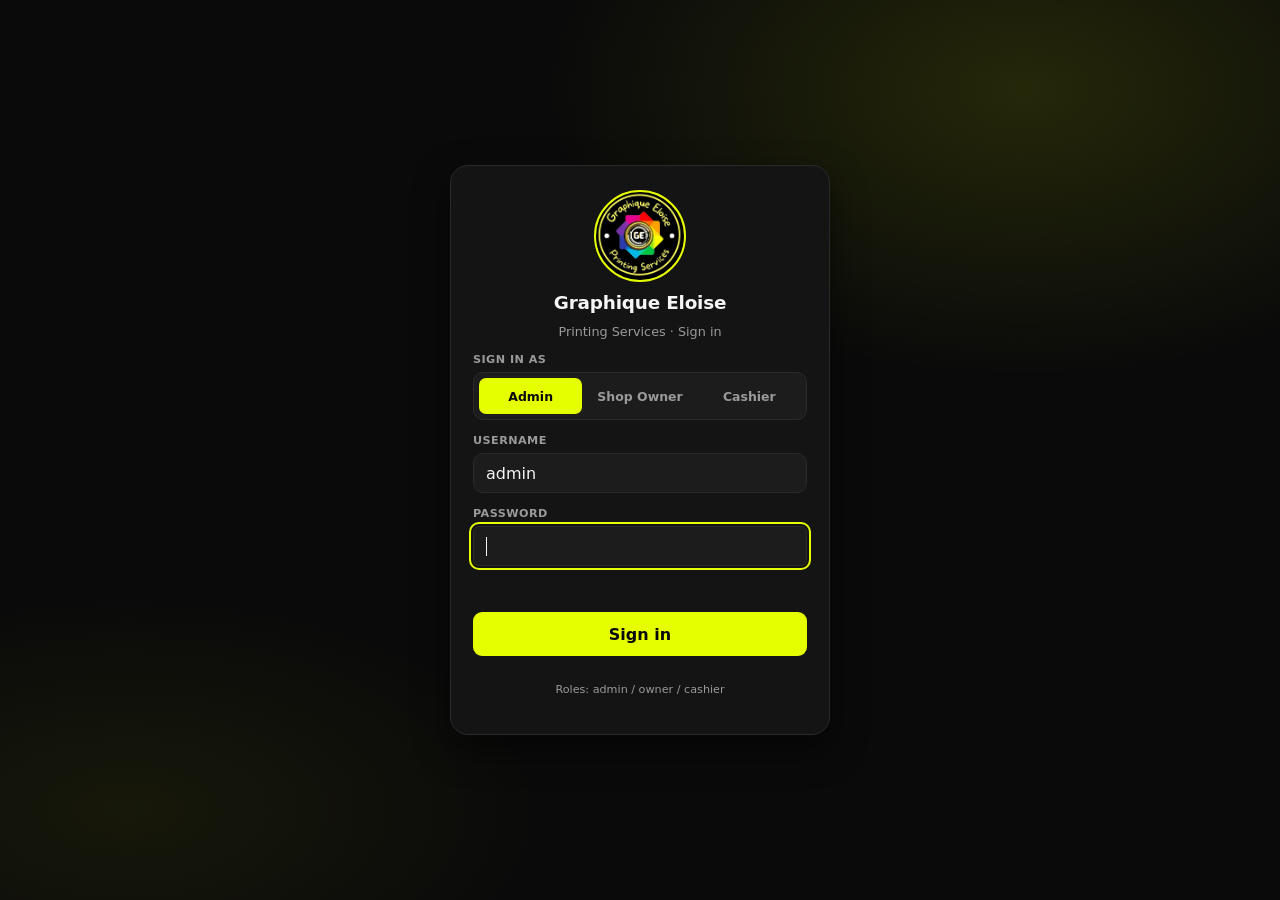
==== commit c57b8e5a: "Updated files for Graphique Eloise" ====
--- a/index.html
+++ b/index.html
@@ -2,1179 +2,10 @@
 <html lang="en">
 <head>
   <meta charset="utf-8">
-  <meta name="viewport" content="width=device-width, initial-scale=1, viewport-fit=cover">
-  <meta name="theme-color" content="#0f766e">
-  <meta name="apple-mobile-web-app-capable" content="yes">
-  <meta name="apple-mobile-web-app-status-bar-style" content="default">
-  <meta name="apple-mobile-web-app-title" content="PrintDesk">
-  <link rel="manifest" href="./manifest.webmanifest">
-  <title>PrintDesk POS</title>
-  <style>
-    :root {
-      --ink: #172026;
-      --muted: #66737d;
-      --line: #d8e0e5;
-      --soft: #f3f7f8;
-      --paper: #fff;
-      --teal: #0f766e;
-      --blue: #2563eb;
-      --gold: #b7791f;
-      --rose: #b4234b;
-      --green: #027a48;
-      --shadow: 0 14px 34px rgba(23, 32, 38, .09);
-      font-family: Inter, ui-sans-serif, system-ui, -apple-system, BlinkMacSystemFont, "Segoe UI", sans-serif;
-    }
-    * { box-sizing: border-box; }
-    html {
-      min-height: 100%;
-      -webkit-tap-highlight-color: transparent;
-    }
-    body {
-      margin: 0;
-      min-height: 100vh;
-      min-height: 100dvh;
-      color: var(--ink);
-      background: linear-gradient(180deg, rgba(15,118,110,.08), transparent 260px), var(--soft);
-      overscroll-behavior: none;
-    }
-    body.fullscreen-mode {
-      background: var(--soft);
-    }
-    button, input, select, textarea { font: inherit; }
-    button { border: 0; cursor: pointer; }
-    .topbar {
-      position: sticky;
-      top: 0;
-      z-index: 20;
-      display: flex;
-      justify-content: space-between;
-      gap: 14px;
-      align-items: center;
-      padding: 13px clamp(12px, 3vw, 28px);
-      background: rgba(255,255,255,.92);
-      border-bottom: 1px solid var(--line);
-      backdrop-filter: blur(14px);
-    }
-    .brand { display: flex; gap: 11px; align-items: center; min-width: 0; }
-    .mark {
-      width: 42px;
-      height: 42px;
-      display: grid;
-      place-items: center;
-      border-radius: 8px;
-      color: white;
-      background: conic-gradient(from 35deg, #0f766e, #2563eb, #b7791f, #0f766e);
-      box-shadow: var(--shadow);
-      font-weight: 950;
-    }
-    .brand h1 { margin: 0; font-size: 1.05rem; line-height: 1.1; letter-spacing: 0; }
-    .brand p { margin: 3px 0 0; color: var(--muted); font-size: .82rem; white-space: nowrap; overflow: hidden; text-overflow: ellipsis; }
-    .session { display: flex; gap: 8px; align-items: center; }
-    .session select { width: min(220px, 42vw); }
-    .app-status {
-      min-height: 30px;
-      display: inline-flex;
-      align-items: center;
-      justify-content: center;
-      border-radius: 99px;
-      padding: 0 10px;
-      background: #ecfdf3;
-      color: var(--green);
-      font-size: .72rem;
-      font-weight: 950;
-      white-space: nowrap;
-    }
-    .app-status.offline {
-      background: #fff7ed;
-      color: var(--gold);
-    }
-    .install-btn {
-      display: none;
-      min-height: 40px;
-      border-radius: 7px;
-      padding: 0 12px;
-      background: var(--blue);
-      color: white;
-      font-weight: 950;
-    }
-    .install-btn.ready {
-      display: inline-flex;
-      align-items: center;
-      justify-content: center;
-    }
-    .fullscreen-btn {
-      width: 40px;
-      min-height: 40px;
-      padding: 0;
-      border-radius: 7px;
-      border: 1px solid var(--line);
-      background: var(--soft);
-      color: var(--ink);
-      font-weight: 950;
-      line-height: 1;
-    }
-    .fullscreen-icon {
-      width: 17px;
-      height: 17px;
-      display: block;
-      position: relative;
-      margin: auto;
-    }
-    .fullscreen-icon:before,
-    .fullscreen-icon:after {
-      content: "";
-      position: absolute;
-      inset: 0;
-      border: 2px solid var(--ink);
-    }
-    .fullscreen-icon:before {
-      clip-path: polygon(0 0, 42% 0, 42% 14%, 14% 14%, 14% 42%, 0 42%, 0 0, 58% 0, 100% 0, 100% 42%, 86% 42%, 86% 14%, 58% 14%);
-    }
-    .fullscreen-icon:after {
-      clip-path: polygon(0 58%, 14% 58%, 14% 86%, 42% 86%, 42% 100%, 0 100%, 0 58%, 58% 86%, 86% 86%, 86% 58%, 100% 58%, 100% 100%, 58% 100%);
-    }
-    main {
-      width: min(1520px, 100%);
-      margin: 0 auto;
-      padding: 18px clamp(12px, 3vw, 28px) 96px;
-      display: grid;
-      grid-template-columns: minmax(0, 1fr) minmax(350px, 430px);
-      gap: 18px;
-    }
-    body.fullscreen-mode .topbar {
-      position: fixed;
-      left: 0;
-      right: 0;
-    }
-    body.fullscreen-mode main {
-      width: 100%;
-      max-width: none;
-      min-height: calc(100vh - 69px);
-      padding-top: 86px;
-    }
-    body.fullscreen-mode .ticket {
-      top: 86px;
-    }
-    .nav {
-      display: flex;
-      gap: 6px;
-      margin-bottom: 14px;
-      padding: 4px;
-      background: white;
-      border: 1px solid var(--line);
-      border-radius: 8px;
-      overflow-x: auto;
-    }
-    .nav button, .tab, .ghost, .primary, .danger, .icon {
-      min-height: 38px;
-      border-radius: 7px;
-      display: inline-flex;
-      align-items: center;
-      justify-content: center;
-      gap: 8px;
-      padding: 0 12px;
-      font-weight: 850;
-      white-space: nowrap;
-    }
-    .nav button { background: transparent; color: var(--muted); }
-    .nav button.active { background: var(--ink); color: white; }
-    .ghost { background: white; color: var(--ink); border: 1px solid var(--line); }
-    .primary { background: var(--teal); color: white; }
-    .danger { background: #fff1f2; color: var(--rose); border: 1px solid #fecdd3; }
-    .icon { width: 38px; padding: 0; background: var(--soft); border: 1px solid var(--line); }
-    .panel {
-      background: white;
-      border: 1px solid var(--line);
-      border-radius: 8px;
-      box-shadow: var(--shadow);
-      overflow: hidden;
-    }
-    .view { display: none; }
-    .view.active { display: block; }
-    .view-head, .ticket-head, .section-head {
-      display: flex;
-      justify-content: space-between;
-      align-items: center;
-      gap: 12px;
-      padding: 14px;
-      border-bottom: 1px solid var(--line);
-    }
-    h2, h3 { margin: 0; line-height: 1.2; letter-spacing: 0; }
-    h2 { font-size: 1.05rem; }
-    h3 { font-size: .96rem; }
-    .hint { margin: 4px 0 0; color: var(--muted); font-size: .82rem; line-height: 1.35; }
-    .grid { display: grid; gap: 12px; }
-    .stats { grid-template-columns: repeat(4, minmax(0, 1fr)); padding: 14px; }
-    .stat {
-      padding: 13px;
-      border: 1px solid var(--line);
-      border-radius: 8px;
-      background: #fcfefe;
-    }
-    .stat span { color: var(--muted); font-size: .76rem; font-weight: 850; text-transform: uppercase; }
-    .stat strong { display: block; margin-top: 7px; font-size: 1.35rem; }
-    .toolbar { display: grid; grid-template-columns: minmax(180px, 1fr) auto; gap: 10px; margin-bottom: 12px; }
-    .search { position: relative; }
-    .search input { padding-left: 36px; }
-    .search:before {
-      content: "";
-      position: absolute;
-      left: 13px;
-      top: 13px;
-      width: 11px;
-      height: 11px;
-      border: 2px solid var(--muted);
-      border-radius: 50%;
-    }
-    .search:after {
-      content: "";
-      position: absolute;
-      left: 25px;
-      top: 26px;
-      width: 8px;
-      height: 2px;
-      background: var(--muted);
-      transform: rotate(45deg);
-    }
-    input, select, textarea {
-      width: 100%;
-      min-width: 0;
-      border: 1px solid var(--line);
-      border-radius: 7px;
-      background: white;
-      color: var(--ink);
-      outline: none;
-    }
-    input, select { height: 40px; padding: 0 10px; }
-    textarea { min-height: 72px; padding: 9px 10px; resize: vertical; }
-    label { display: grid; gap: 6px; color: var(--muted); font-size: .74rem; font-weight: 900; text-transform: uppercase; }
-    .tabs { display: flex; gap: 6px; padding: 4px; border: 1px solid var(--line); border-radius: 8px; background: white; overflow-x: auto; }
-    .tab { background: transparent; color: var(--muted); }
-    .tab.active { background: var(--ink); color: white; }
-    .catalog {
-      display: grid;
-      grid-template-columns: repeat(3, minmax(0, 1fr));
-      gap: 12px;
-    }
-    .card {
-      border: 1px solid var(--line);
-      border-radius: 8px;
-      background: white;
-      padding: 13px;
-    }
-    .product {
-      min-height: 180px;
-      text-align: left;
-      display: grid;
-      grid-template-rows: auto 1fr auto;
-      gap: 10px;
-      box-shadow: 0 6px 18px rgba(23,32,38,.05);
-    }
-    .sample {
-      height: 48px;
-      display: grid;
-      grid-template-columns: 46px 1fr;
-      align-items: center;
-      gap: 9px;
-    }
-    .sample-art {
-      height: 46px;
-      border-radius: 6px;
-      border: 1px solid rgba(23,32,38,.12);
-      background: linear-gradient(135deg, #e8f6f4, #fff);
-      color: var(--teal);
-      position: relative;
-    }
-    .sample-art:after {
-      content: "";
-      position: absolute;
-      inset: 9px 8px auto;
-      height: 7px;
-      border-radius: 99px;
-      background: currentColor;
-      box-shadow: 0 12px 0 rgba(23,32,38,.16);
-    }
-    .product[data-color="blue"] .sample-art { color: var(--blue); background: linear-gradient(135deg, #eaf1ff, #fff); }
-    .product[data-color="gold"] .sample-art { color: var(--gold); background: linear-gradient(135deg, #fff7e6, #fff); }
-    .product[data-color="rose"] .sample-art { color: var(--rose); background: linear-gradient(135deg, #fff0f4, #fff); }
-    .product h3 { font-size: .96rem; }
-    .badge { display: inline-flex; width: max-content; max-width: 100%; padding: 4px 7px; border-radius: 99px; background: var(--soft); color: var(--muted); font-size: .72rem; font-weight: 850; }
-    .price-row { display: flex; justify-content: space-between; align-items: center; gap: 8px; }
-    .price { font-size: 1.08rem; font-weight: 950; }
-    .add-dot { width: 34px; height: 34px; display: grid; place-items: center; border-radius: 7px; background: var(--teal); color: white; font-size: 1.25rem; }
-    .table-wrap { overflow-x: auto; }
-    table { width: 100%; border-collapse: collapse; min-width: 720px; }
-    th, td { padding: 10px 12px; border-bottom: 1px solid var(--line); text-align: left; vertical-align: middle; font-size: .88rem; }
-    th { color: var(--muted); font-size: .72rem; text-transform: uppercase; letter-spacing: 0; }
-    td.actions { width: 1%; white-space: nowrap; }
-    .stock-low { color: var(--rose); font-weight: 950; }
-    .stock-ok { color: var(--green); font-weight: 950; }
-    .form-grid { display: grid; grid-template-columns: repeat(2, minmax(0, 1fr)); gap: 10px; }
-    .form-grid.three { grid-template-columns: repeat(3, minmax(0, 1fr)); }
-    .editor { padding: 14px; border-bottom: 1px solid var(--line); background: #fcfefe; }
-    .recipe-list { display: grid; gap: 8px; margin-top: 10px; }
-    .recipe-row { display: grid; grid-template-columns: minmax(0, 1fr) 110px 40px; gap: 8px; align-items: end; }
-    .ticket { position: sticky; top: 82px; align-self: start; }
-    .cart-items { display: grid; gap: 10px; padding: 13px; max-height: 31vh; overflow: auto; border-bottom: 1px solid var(--line); }
-    .empty { min-height: 112px; display: grid; place-items: center; color: var(--muted); text-align: center; line-height: 1.4; padding: 18px; background: var(--soft); border-radius: 8px; }
-    .cart-line { display: grid; gap: 8px; padding: 10px; border: 1px solid var(--line); border-radius: 8px; background: #fcfefe; }
-    .cart-top { display: grid; grid-template-columns: 1fr auto; gap: 10px; }
-    .cart-top span { display: block; margin-top: 3px; color: var(--muted); font-size: .78rem; }
-    .qty { display: flex; align-items: center; gap: 6px; }
-    .qty button { width: 30px; height: 30px; border-radius: 6px; background: white; border: 1px solid var(--line); font-weight: 950; }
-    .qty input { width: 58px; height: 30px; text-align: center; }
-    .cart-controls { display: grid; grid-template-columns: 1fr 90px 34px; gap: 7px; align-items: center; }
-    .cart-controls select, .cart-controls input { height: 34px; }
-    .form-band, .totals, .payment { display: grid; gap: 11px; padding: 13px; border-bottom: 1px solid var(--line); }
-    .totals { border-bottom: 0; }
-    .total-line { display: flex; justify-content: space-between; gap: 12px; color: var(--muted); font-size: .9rem; }
-    .grand { margin-top: 2px; padding-top: 10px; border-top: 1px dashed var(--line); color: var(--ink); font-size: 1.24rem; font-weight: 950; }
-    .pay-methods { display: grid; grid-template-columns: repeat(4, 1fr); gap: 6px; }
-    .pay-method { min-height: 38px; border-radius: 7px; background: var(--soft); color: var(--muted); font-weight: 900; }
-    .pay-method.active { background: #e8f6f4; color: #0b5f59; border: 1px solid #9bd4ce; }
-    .mobile-cart { display: none; position: fixed; left: 12px; right: 12px; bottom: 12px; z-index: 30; min-height: 52px; border-radius: 8px; background: var(--ink); color: white; box-shadow: var(--shadow); align-items: center; justify-content: space-between; padding: 0 14px; font-weight: 900; }
-    .drawer-close { display: none; }
-    .mobile-nav-label { display: none; }
-    .modal { position: fixed; inset: 0; z-index: 50; display: none; align-items: center; justify-content: center; padding: 18px; background: rgba(23,32,38,.48); }
-    .modal.open { display: flex; }
-    .receipt { width: min(430px, 100%); max-height: 88vh; overflow: auto; background: white; border-radius: 8px; box-shadow: 0 24px 60px rgba(0,0,0,.24); }
-    .receipt-body { padding: 20px; font-family: ui-monospace, SFMono-Regular, Menlo, Consolas, monospace; }
-    .receipt-body h2 { text-align: center; }
-    .receipt-line { display: flex; justify-content: space-between; gap: 10px; padding: 6px 0; border-bottom: 1px dashed #d1d5db; font-size: .82rem; }
-    .receipt-total { font-weight: 950; font-size: 1rem; border-top: 1px solid #111827; border-bottom: 0; margin-top: 8px; padding-top: 10px; }
-    @media (max-width: 1180px) {
-      .catalog { grid-template-columns: repeat(2, minmax(0, 1fr)); }
-      .stats { grid-template-columns: repeat(2, minmax(0, 1fr)); }
-    }
-    @media (max-width: 860px) {
-      main {
-        grid-template-columns: 1fr;
-        padding-bottom: calc(150px + env(safe-area-inset-bottom));
-      }
-      body.fullscreen-mode main { padding-top: 82px; }
-      .topbar { align-items: flex-start; }
-      .session { margin-left: auto; }
-      .toolbar { grid-template-columns: 1fr; }
-      .nav {
-        position: fixed;
-        left: 0;
-        right: 0;
-        bottom: 0;
-        z-index: 34;
-        margin: 0;
-        padding: 7px 8px calc(7px + env(safe-area-inset-bottom));
-        border-radius: 0;
-        border-left: 0;
-        border-right: 0;
-        border-bottom: 0;
-        scroll-snap-type: x mandatory;
-        box-shadow: 0 -10px 24px rgba(23,32,38,.12);
-      }
-      .nav button {
-        min-width: 86px;
-        min-height: 48px;
-        flex: 1 0 auto;
-        flex-direction: column;
-        gap: 2px;
-        font-size: .76rem;
-        scroll-snap-align: start;
-      }
-      .ticket { position: fixed; inset: auto 0 0 0; top: 64px; z-index: 35; transform: translateY(110%); transition: transform .2s ease; border-radius: 10px 10px 0 0; max-height: calc(100vh - 64px); overflow: auto; box-shadow: 0 -18px 44px rgba(23,32,38,.22); }
-      .ticket.open { transform: translateY(0); }
-      .drawer-close { display: inline-flex; }
-      .mobile-cart {
-        display: flex;
-        bottom: calc(68px + env(safe-area-inset-bottom));
-      }
-      .cart-items { max-height: 28vh; }
-      .table-wrap {
-        margin: 0;
-        overflow: visible;
-      }
-      table {
-        min-width: 0;
-        border-collapse: separate;
-        border-spacing: 0 10px;
-      }
-      thead {
-        display: none;
-      }
-      tbody, tr, td {
-        display: block;
-        width: 100%;
-      }
-      tr {
-        padding: 10px 12px;
-        border: 1px solid var(--line);
-        border-radius: 8px;
-        background: white;
-      }
-      td {
-        display: flex;
-        justify-content: space-between;
-        gap: 14px;
-        padding: 7px 0;
-        border-bottom: 1px dashed #e3e9ed;
-      }
-      td:last-child { border-bottom: 0; }
-      td:before {
-        content: attr(data-label);
-        flex: 0 0 42%;
-        color: var(--muted);
-        font-size: .72rem;
-        font-weight: 900;
-        text-transform: uppercase;
-      }
-      td.actions {
-        width: 100%;
-        display: grid;
-        grid-template-columns: 1fr 1fr;
-        gap: 8px;
-      }
-      td.actions:before { display: none; }
-      td.actions button {
-        width: 100%;
-      }
-      .recipe-row {
-        grid-template-columns: 1fr;
-        padding: 10px;
-        border: 1px solid var(--line);
-        border-radius: 8px;
-        background: white;
-      }
-      .recipe-row .icon {
-        width: 100%;
-      }
-    }
-    @media (max-width: 590px) {
-      .topbar {
-        padding: 10px 12px;
-        display: grid;
-        grid-template-columns: 1fr auto;
-      }
-      .mark {
-        width: 38px;
-        height: 38px;
-      }
-      .brand p { max-width: 180px; }
-      .session {
-        grid-column: 1 / -1;
-        width: 100%;
-        display: grid;
-        grid-template-columns: 1fr auto auto auto;
-      }
-      .session select { width: 100%; }
-      .session .ghost {
-        padding: 0 10px;
-      }
-      .install-btn {
-        padding: 0 10px;
-      }
-      .fullscreen-btn {
-        width: 40px;
-      }
-      body.fullscreen-mode .brand p,
-      body.fullscreen-mode #resetDemo {
-        display: none;
-      }
-      body.fullscreen-mode .topbar {
-        grid-template-columns: auto 1fr auto;
-        align-items: center;
-      }
-      body.fullscreen-mode .session {
-        grid-column: auto;
-        grid-template-columns: 1fr auto auto auto;
-      }
-      body.fullscreen-mode main {
-        padding-left: 8px;
-        padding-right: 8px;
-        padding-top: 112px;
-      }
-      body.fullscreen-mode .nav {
-        top: auto;
-      }
-      .catalog, .form-grid, .form-grid.three { grid-template-columns: 1fr; }
-      .product { min-height: 154px; }
-      .card { padding: 11px; }
-      .view-head, .ticket-head, .section-head {
-        align-items: flex-start;
-        padding: 12px;
-      }
-      .view-head {
-        flex-direction: column;
-      }
-      .view-head .primary,
-      .view-head .ghost {
-        width: 100%;
-      }
-      .cart-top {
-        grid-template-columns: 1fr;
-      }
-      .qty {
-        display: grid;
-        grid-template-columns: 38px 1fr 38px;
-      }
-      .qty button,
-      .qty input {
-        width: 100%;
-        height: 38px;
-      }
-      .cart-controls {
-        grid-template-columns: 1fr;
-      }
-      .cart-controls .icon {
-        width: 100%;
-      }
-      .pay-methods { grid-template-columns: repeat(2, 1fr); }
-      .stats { grid-template-columns: 1fr; }
-    }
-    @media print {
-      body * { visibility: hidden; }
-      .receipt, .receipt * { visibility: visible; }
-      .receipt { position: absolute; inset: 0 auto auto 0; width: 100%; box-shadow: none; }
-      .modal-actions { display: none; }
-    }
-  </style>
+  <meta http-equiv="refresh" content="0; url=./printing-pos.html">
+  <title>Graphique Eloise</title>
 </head>
 <body>
-  <header class="topbar">
-    <div class="brand">
-      <div class="mark">PD</div>
-      <div>
-        <h1>PrintDesk POS</h1>
-        <p>POS, pricing, recipes, stock, and admin</p>
-      </div>
-    </div>
-    <div class="session">
-      <select id="activeUser"></select>
-      <span class="app-status" id="appStatus">Offline ready</span>
-      <button class="install-btn" id="installBtn" type="button">Install</button>
-      <button class="fullscreen-btn" id="fullscreenBtn" type="button" title="Toggle fullscreen" aria-label="Toggle fullscreen"><span class="fullscreen-icon"></span></button>
-      <button class="ghost" id="resetDemo" type="button">Reset Demo</button>
-    </div>
-  </header>
-
-  <main>
-    <section class="workspace">
-      <nav class="nav" id="mainNav"></nav>
-
-      <section class="view active" id="dashboardView">
-        <div class="panel">
-          <div class="view-head">
-            <div><h2>Dashboard</h2><p class="hint">Today sales, stock status, and best movers.</p></div>
-          </div>
-          <div class="grid stats" id="stats"></div>
-          <div class="table-wrap"><table id="dashboardTable"></table></div>
-        </div>
-      </section>
-
-      <section class="view" id="posView">
-        <div class="toolbar">
-          <div class="search"><input id="searchInput" type="search" placeholder="Search products, services, materials"></div>
-          <div class="tabs" id="categoryTabs"></div>
-        </div>
-        <div class="catalog" id="catalog"></div>
-      </section>
-
-      <section class="view" id="itemsView">
-        <div class="panel">
-          <div class="view-head">
-            <div><h2>Products & Services</h2><p class="hint">Edit selling prices, cost recipes, categories, and units.</p></div>
-            <button class="primary" id="newItemBtn" type="button">New Item</button>
-          </div>
-          <div class="editor" id="itemEditor"></div>
-          <div class="table-wrap"><table id="itemsTable"></table></div>
-        </div>
-      </section>
-
-      <section class="view" id="stocksView">
-        <div class="panel">
-          <div class="view-head">
-            <div><h2>Stocks & Raw Materials</h2><p class="hint">Track material cost, stock on hand, reorder points, and selling add-ons.</p></div>
-            <button class="primary" id="newMaterialBtn" type="button">New Material</button>
-          </div>
-          <div class="editor" id="materialEditor"></div>
-          <div class="table-wrap"><table id="materialsTable"></table></div>
-        </div>
-      </section>
-
-      <section class="view" id="usersView">
-        <div class="panel">
-          <div class="view-head">
-            <div><h2>User Management</h2><p class="hint">Only Admin and Manager roles can edit item prices and materials.</p></div>
-            <button class="primary" id="newUserBtn" type="button">New User</button>
-          </div>
-          <div class="editor" id="userEditor"></div>
-          <div class="table-wrap"><table id="usersTable"></table></div>
-        </div>
-      </section>
-
-      <section class="view" id="ordersView">
-        <div class="panel">
-          <div class="view-head">
-            <div><h2>Orders</h2><p class="hint">Completed orders with stock deductions and receipt totals.</p></div>
-            <button class="ghost" id="exportBtn" type="button">Export CSV</button>
-          </div>
-          <div class="table-wrap"><table id="ordersTable"></table></div>
-        </div>
-      </section>
-    </section>
-
-    <aside class="ticket panel" id="ticketPanel">
-      <div class="ticket-head">
-        <div><h2>Current Ticket</h2><p class="hint" id="ticketMeta">No items added</p></div>
-        <button class="icon drawer-close" id="closeTicketBtn" type="button">x</button>
-      </div>
-      <div class="cart-items" id="cartItems"></div>
-      <div class="form-band">
-        <h3>Customer</h3>
-        <div class="form-grid">
-          <label>Name<input id="customerName" type="text" placeholder="Walk-in customer"></label>
-          <label>Phone<input id="customerPhone" type="tel" placeholder="0917 000 0000"></label>
-        </div>
-        <div class="form-grid">
-          <label>Due<input id="dueDate" type="datetime-local"></label>
-          <label>Order Type<select id="orderType"><option>Pickup</option><option>Delivery</option><option>Rush</option></select></label>
-        </div>
-        <label>Job Notes<textarea id="jobNotes" placeholder="File name, size, finish, delivery address"></textarea></label>
-      </div>
-      <div class="totals">
-        <div class="total-line"><span>Subtotal</span><strong id="subtotal">PHP 0.00</strong></div>
-        <div class="total-line"><span>Rush / handling</span><strong id="rushFee">PHP 0.00</strong></div>
-        <div class="total-line"><span>Cost of materials</span><strong id="materialCost">PHP 0.00</strong></div>
-        <div class="total-line grand"><span>Total</span><strong id="grandTotal">PHP 0.00</strong></div>
-      </div>
-      <div class="payment">
-        <h3>Payment</h3>
-        <div class="pay-methods" id="payMethods"></div>
-        <div class="form-grid">
-          <label>Tendered<input id="tendered" type="number" min="0" step="0.01"></label>
-          <label>Change<input id="changeDue" type="text" value="PHP 0.00" readonly></label>
-        </div>
-        <div class="form-grid">
-          <button class="danger" id="clearBtn" type="button">Clear</button>
-          <button class="primary" id="checkoutBtn" type="button">Checkout</button>
-        </div>
-      </div>
-    </aside>
-  </main>
-
-  <button class="mobile-cart" id="mobileCartBtn" type="button"><span id="mobileCount">0 items</span><span id="mobileTotal">PHP 0.00</span></button>
-
-  <div class="modal" id="receiptModal" role="dialog" aria-modal="true">
-    <div class="receipt">
-      <div class="receipt-body" id="receiptBody"></div>
-      <div class="form-grid modal-actions" style="padding:13px;border-top:1px solid var(--line)">
-        <button class="ghost" id="closeReceiptBtn" type="button">Close</button>
-        <button class="primary" id="printReceiptBtn" type="button">Print</button>
-      </div>
-    </div>
-  </div>
-
-  <script>
-    const peso = new Intl.NumberFormat("en-PH", { style: "currency", currency: "PHP" });
-    const storeKey = "printdesk-pro-data-v2";
-    const navItems = [
-      ["dashboard", "Dashboard"],
-      ["pos", "POS"],
-      ["items", "Items"],
-      ["stocks", "Stocks"],
-      ["users", "Users"],
-      ["orders", "Orders"]
-    ];
-    const payTypes = ["Cash", "GCash", "Card", "Invoice"];
-    const roles = {
-      Admin: { canEditPrices: true, canManageUsers: true },
-      Manager: { canEditPrices: true, canManageUsers: false },
-      Cashier: { canEditPrices: false, canManageUsers: false }
-    };
-    const seed = {
-      activeUserId: "u-admin",
-      users: [
-        { id: "u-admin", name: "Owner Admin", role: "Admin", pin: "0000", active: true },
-        { id: "u-manager", name: "Shop Manager", role: "Manager", pin: "1111", active: true },
-        { id: "u-cashier", name: "Cashier", role: "Cashier", pin: "2222", active: true }
-      ],
-      materials: [
-        { id: "mat-a4", name: "A4 Paper", unit: "sheet", cost: 1.5, price: 3, stock: 500, reorder: 80, sellable: true },
-        { id: "mat-phototop", name: "Phototop Print", unit: "print", cost: 18, price: 35, stock: 120, reorder: 20, sellable: true },
-        { id: "mat-sintra", name: "Sintra Board", unit: "board", cost: 22, price: 45, stock: 80, reorder: 15, sellable: true },
-        { id: "mat-ink-bw", name: "Black Ink", unit: "page", cost: .35, price: 0, stock: 3000, reorder: 300, sellable: false },
-        { id: "mat-ink-color", name: "Color Ink", unit: "page", cost: 2.8, price: 0, stock: 1600, reorder: 250, sellable: false },
-        { id: "mat-laminate", name: "Lamination Film", unit: "sheet", cost: 8, price: 20, stock: 90, reorder: 15, sellable: true }
-      ],
-      items: [
-        { id: "svc-bw", name: "B/W Copy", category: "Copies", unit: "page", price: 3, color: "teal", desc: "Black and white copy on A4 paper.", recipe: [{ materialId: "mat-a4", qty: 1 }, { materialId: "mat-ink-bw", qty: 1 }] },
-        { id: "svc-color", name: "Color Print A4", category: "Copies", unit: "page", price: 15, color: "blue", desc: "Full color print on A4 paper.", recipe: [{ materialId: "mat-a4", qty: 1 }, { materialId: "mat-ink-color", qty: 1 }] },
-        { id: "svc-a4-sintra", name: "A4 Sintra", category: "Sintra", unit: "set", price: 150, color: "rose", desc: "1 A4, 1 Phototop, and 2 Sintra boards.", recipe: [{ materialId: "mat-a4", qty: 1 }, { materialId: "mat-phototop", qty: 1 }, { materialId: "mat-sintra", qty: 2 }] },
-        { id: "svc-lamination", name: "A4 Lamination", category: "Finishing", unit: "sheet", price: 35, color: "gold", desc: "Laminate one A4 sheet.", recipe: [{ materialId: "mat-laminate", qty: 1 }] },
-        { id: "svc-design", name: "Layout / Design Time", category: "Services", unit: "15 min", price: 250, color: "blue", desc: "Assisted layout edits and resizing.", recipe: [] }
-      ],
-      orders: []
-    };
-    let db = structuredClone(seed);
-    let cart = [];
-    let activeView = "dashboard";
-    let activeCategory = "All";
-    let editingItemId = null;
-    let editingMaterialId = null;
-    let editingUserId = null;
-    let activePayment = "Cash";
-    let deferredInstallPrompt = null;
-
-    const $ = selector => document.querySelector(selector);
-    const uid = prefix => `${prefix}-${Date.now().toString(36)}-${Math.random().toString(36).slice(2, 7)}`;
-    let idbConnection = null;
-    function openAppDatabase() {
-      return new Promise((resolve, reject) => {
-        const request = indexedDB.open("printdesk-offline-db", 1);
-        request.onupgradeneeded = event => {
-          const database = event.target.result;
-          if (!database.objectStoreNames.contains("state")) database.createObjectStore("state");
-        };
-        request.onsuccess = () => resolve(request.result);
-        request.onerror = () => reject(request.error);
-      });
-    }
-    async function idbGet(key) {
-      idbConnection ||= await openAppDatabase();
-      return new Promise((resolve, reject) => {
-        const tx = idbConnection.transaction("state", "readonly");
-        const request = tx.objectStore("state").get(key);
-        request.onsuccess = () => resolve(request.result);
-        request.onerror = () => reject(request.error);
-      });
-    }
-    async function idbSet(key, value) {
-      idbConnection ||= await openAppDatabase();
-      return new Promise((resolve, reject) => {
-        const tx = idbConnection.transaction("state", "readwrite");
-        tx.objectStore("state").put(value, key);
-        tx.oncomplete = () => resolve();
-        tx.onerror = () => reject(tx.error);
-      });
-    }
-    async function idbDelete(key) {
-      idbConnection ||= await openAppDatabase();
-      return new Promise((resolve, reject) => {
-        const tx = idbConnection.transaction("state", "readwrite");
-        tx.objectStore("state").delete(key);
-        tx.oncomplete = () => resolve();
-        tx.onerror = () => reject(tx.error);
-      });
-    }
-    async function loadDb() {
-      const saved = await idbGet("app-state");
-      if (saved) return { ...structuredClone(seed), ...saved };
-      try {
-        const legacy = localStorage.getItem(storeKey);
-        if (legacy) {
-          const migrated = { ...structuredClone(seed), ...JSON.parse(legacy) };
-          await idbSet("app-state", migrated);
-          localStorage.removeItem(storeKey);
-          return migrated;
-        }
-      } catch {}
-      await idbSet("app-state", structuredClone(seed));
-      return structuredClone(seed);
-    }
-    function saveDb() {
-      idbSet("app-state", db).catch(error => {
-        console.error("Database save failed", error);
-        updateAppStatus("Save failed", true);
-      });
-    }
-    function currentUser() { return db.users.find(user => user.id === db.activeUserId) || db.users[0]; }
-    function canEditPrices() { return !!roles[currentUser().role]?.canEditPrices; }
-    function canManageUsers() { return !!roles[currentUser().role]?.canManageUsers; }
-    function material(id) { return db.materials.find(row => row.id === id); }
-    function itemCost(item) {
-      return item.recipe.reduce((sum, line) => sum + ((material(line.materialId)?.cost || 0) * Number(line.qty || 0)), 0);
-    }
-    function itemStock(item) {
-      if (!item.recipe.length) return Infinity;
-      return Math.min(...item.recipe.map(line => Math.floor((material(line.materialId)?.stock || 0) / Math.max(.0001, Number(line.qty || 0)))));
-    }
-    function lineTotal(line) { return line.price * line.qty - Math.max(0, Number(line.discount) || 0); }
-    function lineCost(line) {
-      const item = db.items.find(row => row.id === line.id);
-      return item ? itemCost(item) * line.qty : 0;
-    }
-    function totals() {
-      const subtotal = cart.reduce((sum, line) => sum + lineTotal(line), 0);
-      const rush = $("#orderType").value === "Rush" ? Math.max(50, subtotal * .12) : 0;
-      const cost = cart.reduce((sum, line) => sum + lineCost(line), 0);
-      return { subtotal, rush, cost, total: subtotal + rush };
-    }
-    function setDefaultDueDate() {
-      const due = new Date(Date.now() + 24 * 60 * 60 * 1000);
-      due.setMinutes(due.getMinutes() - due.getTimezoneOffset());
-      $("#dueDate").value = due.toISOString().slice(0, 16);
-    }
-    function init() {
-      renderNav();
-      renderUsersSelect();
-      renderPayment();
-      setDefaultDueDate();
-      renderAll();
-      bindEvents();
-      updateAppStatus();
-      registerServiceWorker();
-    }
-    function renderAll() {
-      renderDashboard();
-      renderCategories();
-      renderCatalog();
-      renderCart();
-      renderItems();
-      renderMaterials();
-      renderUsers();
-      renderOrders();
-      renderEditors();
-    }
-    function renderNav() {
-      $("#mainNav").innerHTML = navItems.map(([id, label]) => `<button type="button" class="${activeView === id ? "active" : ""}" data-view="${id}">${label}</button>`).join("");
-      navItems.forEach(([id]) => $(`#${id}View`).classList.toggle("active", activeView === id));
-    }
-    function renderUsersSelect() {
-      $("#activeUser").innerHTML = db.users.filter(user => user.active).map(user => `<option value="${user.id}" ${user.id === db.activeUserId ? "selected" : ""}>${user.name} - ${user.role}</option>`).join("");
-    }
-    function renderDashboard() {
-      const today = new Date().toDateString();
-      const todayOrders = db.orders.filter(order => new Date(order.createdISO).toDateString() === today);
-      const sales = todayOrders.reduce((sum, order) => sum + order.totals.total, 0);
-      const cost = todayOrders.reduce((sum, order) => sum + order.totals.cost, 0);
-      const low = db.materials.filter(row => row.stock <= row.reorder).length;
-      $("#stats").innerHTML = [
-        ["Today Sales", peso.format(sales)],
-        ["Today Profit", peso.format(sales - cost)],
-        ["Orders", todayOrders.length],
-        ["Low Stocks", low]
-      ].map(([label, value]) => `<div class="stat"><span>${label}</span><strong>${value}</strong></div>`).join("");
-      const rows = [...db.items].sort((a, b) => itemStock(a) - itemStock(b)).slice(0, 8);
-      $("#dashboardTable").innerHTML = `<thead><tr><th>Item</th><th>Price</th><th>Material Cost</th><th>Available Sets</th><th>Margin</th></tr></thead><tbody>${rows.map(item => {
-        const cost = itemCost(item);
-        const stock = itemStock(item);
-        return `<tr><td data-label="Item">${item.name}</td><td data-label="Price">${peso.format(item.price)}</td><td data-label="Material Cost">${peso.format(cost)}</td><td data-label="Available Sets">${stock === Infinity ? "Service" : stock}</td><td data-label="Margin">${peso.format(item.price - cost)}</td></tr>`;
-      }).join("")}</tbody>`;
-    }
-    function renderCategories() {
-      const categories = ["All", ...new Set(db.items.map(item => item.category))];
-      $("#categoryTabs").innerHTML = categories.map(cat => `<button type="button" class="tab ${cat === activeCategory ? "active" : ""}" data-category="${cat}">${cat}</button>`).join("");
-    }
-    function renderCatalog() {
-      const query = $("#searchInput").value.trim().toLowerCase();
-      const visible = db.items.filter(item => (activeCategory === "All" || item.category === activeCategory) && `${item.name} ${item.category} ${item.desc}`.toLowerCase().includes(query));
-      $("#catalog").innerHTML = visible.map(item => {
-        const stock = itemStock(item);
-        const cost = itemCost(item);
-        return `<button class="card product" type="button" data-add="${item.id}" data-color="${item.color || "teal"}">
-          <div class="sample"><div class="sample-art"></div><div><h3>${item.name}</h3><span class="badge">${item.category} / ${item.unit}</span></div></div>
-          <p class="hint">${item.desc || "Custom print shop item."}<br>Cost: ${peso.format(cost)} · Stock: ${stock === Infinity ? "service" : stock}</p>
-          <div class="price-row"><span class="price">${peso.format(item.price)}</span><span class="add-dot">+</span></div>
-        </button>`;
-      }).join("") || `<div class="empty">No matching item.</div>`;
-    }
-    function renderCart() {
-      if (!cart.length) {
-        $("#cartItems").innerHTML = `<div class="empty">Tap an item in POS to start an order.</div>`;
-      } else {
-        $("#cartItems").innerHTML = cart.map((line, index) => `<div class="cart-line">
-          <div class="cart-top"><div><strong>${line.name}</strong><span>${peso.format(line.price)} per ${line.unit} · ${peso.format(lineTotal(line))}</span></div>
-          <div class="qty"><button type="button" data-step="-1" data-index="${index}">-</button><input type="number" min=".01" step=".01" value="${line.qty}" data-qty="${index}"><button type="button" data-step="1" data-index="${index}">+</button></div></div>
-          <div class="cart-controls"><input value="${line.note || ""}" data-note="${index}" placeholder="Line note"><input type="number" min="0" step=".01" value="${line.discount || 0}" data-discount="${index}"><button class="danger icon" type="button" data-remove="${index}">x</button></div>
-        </div>`).join("");
-      }
-      const t = totals();
-      const count = cart.reduce((sum, line) => sum + Number(line.qty), 0);
-      $("#ticketMeta").textContent = cart.length ? `${count} unit(s), ${cart.length} line(s)` : "No items added";
-      $("#subtotal").textContent = peso.format(t.subtotal);
-      $("#rushFee").textContent = peso.format(t.rush);
-      $("#materialCost").textContent = peso.format(t.cost);
-      $("#grandTotal").textContent = peso.format(t.total);
-      $("#mobileCount").textContent = `${count} item(s)`;
-      $("#mobileTotal").textContent = peso.format(t.total);
-      $("#changeDue").value = peso.format(Math.max(0, (Number($("#tendered").value) || 0) - t.total));
-    }
-    function renderPayment() {
-      $("#payMethods").innerHTML = payTypes.map(type => `<button type="button" class="pay-method ${type === activePayment ? "active" : ""}" data-pay="${type}">${type}</button>`).join("");
-    }
-    function renderEditors() {
-      const lock = canEditPrices() ? "" : "disabled";
-      const item = editingItemId ? db.items.find(row => row.id === editingItemId) : { name: "", category: "Copies", unit: "set", price: 0, color: "teal", desc: "", recipe: [] };
-      $("#itemEditor").innerHTML = `<div class="grid">
-        <div class="form-grid three">
-          <label>Name<input id="itemName" value="${item.name || ""}"></label>
-          <label>Category<input id="itemCategory" value="${item.category || ""}"></label>
-          <label>Unit<input id="itemUnit" value="${item.unit || ""}"></label>
-        </div>
-        <div class="form-grid three">
-          <label>Selling Price (PHP)<input id="itemPrice" type="number" step=".01" value="${item.price || 0}" ${lock}></label>
-          <label>Color<select id="itemColor"><option>teal</option><option>blue</option><option>gold</option><option>rose</option></select></label>
-          <label>Computed Cost<input value="${peso.format(itemCost(item))}" readonly></label>
-        </div>
-        <label>Description<textarea id="itemDesc">${item.desc || ""}</textarea></label>
-        <div><h3>Recipe / Bill of Materials</h3><div class="recipe-list" id="recipeRows">${renderRecipeRows(item.recipe || [])}</div><button class="ghost" id="addRecipeBtn" type="button">Add Material</button></div>
-        <div class="form-grid"><button class="primary" id="saveItemBtn" type="button">${editingItemId ? "Save Item" : "Create Item"}</button><button class="ghost" id="cancelItemBtn" type="button">Cancel</button></div>
-      </div>`;
-      $("#itemColor").value = item.color || "teal";
-      const mat = editingMaterialId ? db.materials.find(row => row.id === editingMaterialId) : { name: "", unit: "piece", cost: 0, price: 0, stock: 0, reorder: 0, sellable: false };
-      $("#materialEditor").innerHTML = `<div class="grid"><div class="form-grid three">
-        <label>Name<input id="matName" value="${mat.name || ""}"></label><label>Unit<input id="matUnit" value="${mat.unit || ""}"></label><label>Stock<input id="matStock" type="number" step=".01" value="${mat.stock || 0}"></label>
-        <label>Raw Cost (PHP)<input id="matCost" type="number" step=".01" value="${mat.cost || 0}" ${lock}></label><label>Selling Price (PHP)<input id="matPrice" type="number" step=".01" value="${mat.price || 0}" ${lock}></label><label>Reorder Point<input id="matReorder" type="number" step=".01" value="${mat.reorder || 0}"></label>
-      </div><label><span>Sell as add-on</span><select id="matSellable"><option value="true">Yes</option><option value="false">No</option></select></label><div class="form-grid"><button class="primary" id="saveMaterialBtn" type="button">${editingMaterialId ? "Save Material" : "Create Material"}</button><button class="ghost" id="cancelMaterialBtn" type="button">Cancel</button></div></div>`;
-      $("#matSellable").value = String(!!mat.sellable);
-      const usr = editingUserId ? db.users.find(row => row.id === editingUserId) : { name: "", role: "Cashier", pin: "", active: true };
-      $("#userEditor").innerHTML = `<div class="grid"><div class="form-grid three">
-        <label>Name<input id="userName" value="${usr.name || ""}" ${canManageUsers() ? "" : "disabled"}></label><label>Role<select id="userRole" ${canManageUsers() ? "" : "disabled"}>${Object.keys(roles).map(role => `<option>${role}</option>`).join("")}</select></label><label>PIN<input id="userPin" value="${usr.pin || ""}" ${canManageUsers() ? "" : "disabled"}></label>
-      </div><label><span>Active</span><select id="userActive" ${canManageUsers() ? "" : "disabled"}><option value="true">Yes</option><option value="false">No</option></select></label><div class="form-grid"><button class="primary" id="saveUserBtn" type="button" ${canManageUsers() ? "" : "disabled"}>${editingUserId ? "Save User" : "Create User"}</button><button class="ghost" id="cancelUserBtn" type="button">Cancel</button></div></div>`;
-      $("#userRole").value = usr.role || "Cashier";
-      $("#userActive").value = String(!!usr.active);
-    }
-    function renderRecipeRows(recipe) {
-      return recipe.map((line, index) => `<div class="recipe-row"><select data-recipe-material="${index}">${db.materials.map(mat => `<option value="${mat.id}" ${mat.id === line.materialId ? "selected" : ""}>${mat.name} (${mat.unit})</option>`).join("")}</select><input type="number" step=".01" min=".01" value="${line.qty}" data-recipe-qty="${index}"><button class="danger icon" type="button" data-recipe-remove="${index}">x</button></div>`).join("") || `<p class="hint">No material recipe. Use this for labor-only services.</p>`;
-    }
-    function collectRecipeRows() {
-      return [...document.querySelectorAll(".recipe-row")].map(row => ({
-        materialId: row.querySelector("[data-recipe-material]").value,
-        qty: Number(row.querySelector("[data-recipe-qty]")?.value) || 1
-      }));
-    }
-    function renderItems() {
-      $("#itemsTable").innerHTML = `<thead><tr><th>Item</th><th>Category</th><th>Unit</th><th>Price</th><th>Cost</th><th>Stock</th><th></th></tr></thead><tbody>${db.items.map(item => `<tr><td data-label="Item">${item.name}</td><td data-label="Category">${item.category}</td><td data-label="Unit">${item.unit}</td><td data-label="Price">${peso.format(item.price)}</td><td data-label="Cost">${peso.format(itemCost(item))}</td><td data-label="Stock">${itemStock(item) === Infinity ? "Service" : itemStock(item)}</td><td class="actions"><button class="ghost" data-edit-item="${item.id}">Edit</button> <button class="danger" data-delete-item="${item.id}">Delete</button></td></tr>`).join("")}</tbody>`;
-    }
-    function renderMaterials() {
-      $("#materialsTable").innerHTML = `<thead><tr><th>Material</th><th>Unit</th><th>Raw Cost</th><th>Product Price</th><th>Stock</th><th>Reorder</th><th></th></tr></thead><tbody>${db.materials.map(mat => `<tr><td data-label="Material">${mat.name}</td><td data-label="Unit">${mat.unit}</td><td data-label="Raw Cost">${peso.format(mat.cost)}</td><td data-label="Product Price">${mat.sellable ? peso.format(mat.price) : "-"}</td><td data-label="Stock" class="${mat.stock <= mat.reorder ? "stock-low" : "stock-ok"}">${mat.stock}</td><td data-label="Reorder">${mat.reorder}</td><td class="actions"><button class="ghost" data-edit-material="${mat.id}">Edit</button> <button class="danger" data-delete-material="${mat.id}">Delete</button></td></tr>`).join("")}</tbody>`;
-    }
-    function renderUsers() {
-      $("#usersTable").innerHTML = `<thead><tr><th>Name</th><th>Role</th><th>Can Edit Prices</th><th>Active</th><th></th></tr></thead><tbody>${db.users.map(user => `<tr><td data-label="Name">${user.name}</td><td data-label="Role">${user.role}</td><td data-label="Can Edit Prices">${roles[user.role]?.canEditPrices ? "Yes" : "No"}</td><td data-label="Active">${user.active ? "Yes" : "No"}</td><td class="actions"><button class="ghost" data-edit-user="${user.id}">Edit</button> <button class="danger" data-delete-user="${user.id}" ${canManageUsers() ? "" : "disabled"}>Delete</button></td></tr>`).join("")}</tbody>`;
-    }
-    function renderOrders() {
-      $("#ordersTable").innerHTML = `<thead><tr><th>Order</th><th>Customer</th><th>Date</th><th>Payment</th><th>Cost</th><th>Total</th></tr></thead><tbody>${db.orders.map(order => `<tr><td data-label="Order">${order.id}</td><td data-label="Customer">${order.customer}</td><td data-label="Date">${order.created}</td><td data-label="Payment">${order.payment}</td><td data-label="Cost">${peso.format(order.totals.cost)}</td><td data-label="Total">${peso.format(order.totals.total)}</td></tr>`).join("") || `<tr><td data-label="Orders" colspan="6">No completed orders.</td></tr>`}</tbody>`;
-    }
-    function addToCart(id) {
-      const item = db.items.find(row => row.id === id);
-      if (!item) return;
-      const stock = itemStock(item);
-      if (stock !== Infinity && stock <= 0) return alert("This item has no available stock based on its recipe.");
-      const existing = cart.find(line => line.id === id);
-      existing ? existing.qty++ : cart.push({ id: item.id, name: item.name, unit: item.unit, price: item.price, qty: 1, discount: 0, note: "" });
-      $("#ticketPanel").classList.add("open");
-      renderCart();
-    }
-    function saveItem() {
-      if (!canEditPrices()) return alert("Only Admin or Manager can edit item prices.");
-      const recipe = collectRecipeRows();
-      const record = { id: editingItemId || uid("item"), name: $("#itemName").value.trim(), category: $("#itemCategory").value.trim(), unit: $("#itemUnit").value.trim(), price: Number($("#itemPrice").value) || 0, color: $("#itemColor").value, desc: $("#itemDesc").value.trim(), recipe };
-      if (!record.name) return alert("Item name is required.");
-      editingItemId ? db.items.splice(db.items.findIndex(row => row.id === editingItemId), 1, record) : db.items.push(record);
-      editingItemId = null; saveDb(); renderAll();
-    }
-    function saveMaterial() {
-      if (!canEditPrices()) return alert("Only Admin or Manager can edit material prices.");
-      const record = { id: editingMaterialId || uid("mat"), name: $("#matName").value.trim(), unit: $("#matUnit").value.trim(), stock: Number($("#matStock").value) || 0, cost: Number($("#matCost").value) || 0, price: Number($("#matPrice").value) || 0, reorder: Number($("#matReorder").value) || 0, sellable: $("#matSellable").value === "true" };
-      if (!record.name) return alert("Material name is required.");
-      editingMaterialId ? db.materials.splice(db.materials.findIndex(row => row.id === editingMaterialId), 1, record) : db.materials.push(record);
-      editingMaterialId = null; saveDb(); renderAll();
-    }
-    function saveUser() {
-      if (!canManageUsers()) return alert("Only Admin can manage users.");
-      const record = { id: editingUserId || uid("user"), name: $("#userName").value.trim(), role: $("#userRole").value, pin: $("#userPin").value.trim(), active: $("#userActive").value === "true" };
-      if (!record.name) return alert("User name is required.");
-      editingUserId ? db.users.splice(db.users.findIndex(row => row.id === editingUserId), 1, record) : db.users.push(record);
-      editingUserId = null; saveDb(); renderAll(); renderUsersSelect();
-    }
-    function checkout() {
-      if (!cart.length) return alert("Add at least one item before checkout.");
-      for (const line of cart) {
-        const item = db.items.find(row => row.id === line.id);
-        const available = itemStock(item);
-        if (available !== Infinity && line.qty > available) return alert(`${item.name} only has ${available} available set(s).`);
-      }
-      for (const line of cart) {
-        const item = db.items.find(row => row.id === line.id);
-        item.recipe.forEach(req => {
-          const mat = material(req.materialId);
-          if (mat) mat.stock = Math.max(0, Number(mat.stock) - req.qty * line.qty);
-        });
-      }
-      const now = new Date();
-      const t = totals();
-      const order = { id: `PD-${now.getFullYear()}${String(now.getMonth()+1).padStart(2,"0")}${String(now.getDate()).padStart(2,"0")}-${String(db.orders.length + 1).padStart(4,"0")}`, createdISO: now.toISOString(), created: now.toLocaleString(), customer: $("#customerName").value.trim() || "Walk-in customer", phone: $("#customerPhone").value.trim(), due: $("#dueDate").value, type: $("#orderType").value, notes: $("#jobNotes").value.trim(), payment: activePayment, tendered: Number($("#tendered").value) || 0, cashier: currentUser().name, items: structuredClone(cart), totals: t };
-      db.orders.unshift(order);
-      saveDb();
-      renderReceipt(order);
-      cart = [];
-      $("#tendered").value = "";
-      $("#customerName").value = "";
-      $("#customerPhone").value = "";
-      $("#jobNotes").value = "";
-      setDefaultDueDate();
-      renderAll();
-    }
-    function renderReceipt(order) {
-      $("#receiptBody").innerHTML = `<h2>PrintDesk POS</h2><p class="hint" style="text-align:center">${order.id}<br>${order.created}<br>Cashier: ${order.cashier}<br>${order.customer}</p>${order.items.map(line => `<div class="receipt-line"><span>${line.name}<br>${line.qty} ${line.unit}</span><strong>${peso.format(lineTotal(line))}</strong></div>`).join("")}<div class="receipt-line"><span>Subtotal</span><strong>${peso.format(order.totals.subtotal)}</strong></div><div class="receipt-line"><span>Rush</span><strong>${peso.format(order.totals.rush)}</strong></div><div class="receipt-line receipt-total"><span>Total</span><strong>${peso.format(order.totals.total)}</strong></div><div class="receipt-line"><span>${order.payment} tendered</span><strong>${peso.format(order.tendered)}</strong></div><div class="receipt-line"><span>Change</span><strong>${peso.format(Math.max(0, order.tendered - order.totals.total))}</strong></div>`;
-      $("#receiptModal").classList.add("open");
-    }
-    function exportCsv() {
-      if (!db.orders.length) return alert("No orders to export.");
-      const rows = [["Order ID","Created","Customer","Cashier","Payment","Cost","Total"], ...db.orders.map(o => [o.id,o.created,o.customer,o.cashier,o.payment,o.totals.cost.toFixed(2),o.totals.total.toFixed(2)])];
-      const csv = rows.map(row => row.map(cell => `"${String(cell).replaceAll('"','""')}"`).join(",")).join("\n");
-      const blob = new Blob([csv], { type: "text/csv" });
-      const link = document.createElement("a");
-      link.href = URL.createObjectURL(blob);
-      link.download = "printdesk-orders.csv";
-      link.click();
-      URL.revokeObjectURL(link.href);
-    }
-    function updateAppStatus(message, warning) {
-      const status = $("#appStatus");
-      if (!status) return;
-      const online = navigator.onLine;
-      status.textContent = message || (online ? "Offline ready" : "Offline mode");
-      status.classList.toggle("offline", warning || !online);
-    }
-    function isInstalledApp() {
-      return window.matchMedia("(display-mode: standalone)").matches || window.navigator.standalone === true;
-    }
-    function updateInstallButton() {
-      const installButton = $("#installBtn");
-      if (!installButton) return;
-      const canInstall = !!deferredInstallPrompt && !isInstalledApp();
-      installButton.classList.toggle("ready", canInstall);
-      installButton.disabled = !canInstall;
-    }
-    async function installAndroidApp() {
-      if (!deferredInstallPrompt) {
-        updateAppStatus(isInstalledApp() ? "Installed" : "Use browser menu: Add to Home screen", true);
-        return;
-      }
-      deferredInstallPrompt.prompt();
-      const choice = await deferredInstallPrompt.userChoice;
-      deferredInstallPrompt = null;
-      updateInstallButton();
-      updateAppStatus(choice.outcome === "accepted" ? "Installing" : "Install dismissed", choice.outcome !== "accepted");
-    }
-    function registerServiceWorker() {
-      if (!("serviceWorker" in navigator)) {
-        updateAppStatus("Local only", true);
-        return;
-      }
-      navigator.serviceWorker.register("./sw.js").then(() => {
-        updateAppStatus();
-      }).catch(() => {
-        updateAppStatus("Offline cache blocked", true);
-      });
-    }
-    function setFullscreenState(active) {
-      document.body.classList.toggle("fullscreen-mode", active);
-      $("#fullscreenBtn").setAttribute("aria-pressed", String(active));
-      $("#fullscreenBtn").title = active ? "Exit fullscreen" : "Toggle fullscreen";
-    }
-    async function toggleFullscreen() {
-      const isNativeFullscreen = !!document.fullscreenElement;
-      if (isNativeFullscreen) {
-        await document.exitFullscreen?.();
-        setFullscreenState(false);
-        return;
-      }
-      try {
-        await document.documentElement.requestFullscreen?.();
-        setFullscreenState(true);
-      } catch {
-        setFullscreenState(!document.body.classList.contains("fullscreen-mode"));
-      }
-    }
-    function bindEvents() {
-      $("#mainNav").addEventListener("click", e => { const btn = e.target.closest("[data-view]"); if (!btn) return; activeView = btn.dataset.view; renderNav(); });
-      $("#categoryTabs").addEventListener("click", e => { const btn = e.target.closest("[data-category]"); if (!btn) return; activeCategory = btn.dataset.category; renderCategories(); renderCatalog(); });
-      $("#catalog").addEventListener("click", e => { const btn = e.target.closest("[data-add]"); if (btn) addToCart(btn.dataset.add); });
-      $("#searchInput").addEventListener("input", renderCatalog);
-      $("#activeUser").addEventListener("change", e => { db.activeUserId = e.target.value; saveDb(); renderAll(); });
-      $("#payMethods").addEventListener("click", e => { const btn = e.target.closest("[data-pay]"); if (!btn) return; activePayment = btn.dataset.pay; renderPayment(); });
-      $("#cartItems").addEventListener("click", e => {
-        const step = e.target.closest("[data-step]"); const remove = e.target.closest("[data-remove]");
-        if (step) { cart[Number(step.dataset.index)].qty = Math.max(.01, Number(cart[Number(step.dataset.index)].qty) + Number(step.dataset.step)); renderCart(); }
-        if (remove) { cart.splice(Number(remove.dataset.remove), 1); renderCart(); }
-      });
-      $("#cartItems").addEventListener("input", e => {
-        if (e.target.matches("[data-qty]")) cart[Number(e.target.dataset.qty)].qty = Math.max(.01, Number(e.target.value) || .01);
-        if (e.target.matches("[data-discount]")) cart[Number(e.target.dataset.discount)].discount = Math.max(0, Number(e.target.value) || 0);
-        if (e.target.matches("[data-note]")) cart[Number(e.target.dataset.note)].note = e.target.value;
-        renderCart();
-      });
-      document.body.addEventListener("click", e => {
-        if (e.target.id === "newItemBtn") { editingItemId = null; renderEditors(); }
-        if (e.target.id === "newMaterialBtn") { editingMaterialId = null; renderEditors(); }
-        if (e.target.id === "newUserBtn") { editingUserId = null; renderEditors(); }
-        if (e.target.id === "saveItemBtn") saveItem();
-        if (e.target.id === "saveMaterialBtn") saveMaterial();
-        if (e.target.id === "saveUserBtn") saveUser();
-        if (e.target.id === "cancelItemBtn") { editingItemId = null; renderEditors(); }
-        if (e.target.id === "cancelMaterialBtn") { editingMaterialId = null; renderEditors(); }
-        if (e.target.id === "cancelUserBtn") { editingUserId = null; renderEditors(); }
-        if (e.target.id === "addRecipeBtn") {
-          const recipe = collectRecipeRows();
-          recipe.push({ materialId: db.materials[0].id, qty: 1 });
-          $("#recipeRows").innerHTML = renderRecipeRows(recipe);
-        }
-        const itemEdit = e.target.closest("[data-edit-item]"); if (itemEdit) { editingItemId = itemEdit.dataset.editItem; activeView = "items"; renderNav(); renderEditors(); }
-        const itemDelete = e.target.closest("[data-delete-item]"); if (itemDelete && confirm("Delete this item?")) { db.items = db.items.filter(row => row.id !== itemDelete.dataset.deleteItem); saveDb(); renderAll(); }
-        const matEdit = e.target.closest("[data-edit-material]"); if (matEdit) { editingMaterialId = matEdit.dataset.editMaterial; activeView = "stocks"; renderNav(); renderEditors(); }
-        const matDelete = e.target.closest("[data-delete-material]"); if (matDelete && confirm("Delete this material?")) { db.materials = db.materials.filter(row => row.id !== matDelete.dataset.deleteMaterial); saveDb(); renderAll(); }
-        const userEdit = e.target.closest("[data-edit-user]"); if (userEdit) { editingUserId = userEdit.dataset.editUser; activeView = "users"; renderNav(); renderEditors(); }
-        const userDelete = e.target.closest("[data-delete-user]"); if (userDelete && canManageUsers() && confirm("Delete this user?")) { db.users = db.users.filter(row => row.id !== userDelete.dataset.deleteUser); saveDb(); renderAll(); renderUsersSelect(); }
-      });
-      document.body.addEventListener("click", e => { const remove = e.target.closest("[data-recipe-remove]"); if (remove) remove.closest(".recipe-row").remove(); });
-      $("#tendered").addEventListener("input", renderCart);
-      $("#orderType").addEventListener("change", renderCart);
-      $("#checkoutBtn").addEventListener("click", checkout);
-      $("#clearBtn").addEventListener("click", () => { cart = []; renderCart(); });
-      $("#fullscreenBtn").addEventListener("click", toggleFullscreen);
-      $("#installBtn").addEventListener("click", installAndroidApp);
-      window.addEventListener("beforeinstallprompt", event => {
-        event.preventDefault();
-        deferredInstallPrompt = event;
-        updateInstallButton();
-        updateAppStatus("Ready to install");
-      });
-      window.addEventListener("appinstalled", () => {
-        deferredInstallPrompt = null;
-        updateInstallButton();
-        updateAppStatus("Installed");
-      });
-      window.matchMedia("(display-mode: standalone)").addEventListener?.("change", updateInstallButton);
-      updateInstallButton();
-      document.addEventListener("fullscreenchange", () => setFullscreenState(!!document.fullscreenElement));
-      $("#mobileCartBtn").addEventListener("click", () => $("#ticketPanel").classList.add("open"));
-      $("#closeTicketBtn").addEventListener("click", () => $("#ticketPanel").classList.remove("open"));
-      $("#closeReceiptBtn").addEventListener("click", () => $("#receiptModal").classList.remove("open"));
-      $("#printReceiptBtn").addEventListener("click", () => window.print());
-      $("#exportBtn").addEventListener("click", exportCsv);
-      window.addEventListener("online", () => updateAppStatus());
-      window.addEventListener("offline", () => updateAppStatus());
-      $("#resetDemo").addEventListener("click", async () => {
-        if (confirm("Reset all demo data?")) {
-          await idbDelete("app-state");
-          db = structuredClone(seed);
-          cart = [];
-          saveDb();
-          renderUsersSelect();
-          renderAll();
-          updateAppStatus("Reset saved");
-        }
-      });
-    }
-    async function boot() {
-      try {
-        db = await loadDb();
-      } catch (error) {
-        console.error("Database load failed", error);
-        db = structuredClone(seed);
-      }
-      init();
-    }
-    boot();
-  </script>
+  <a href="./printing-pos.html">Open Graphique Eloise POS</a>
 </body>
 </html>
